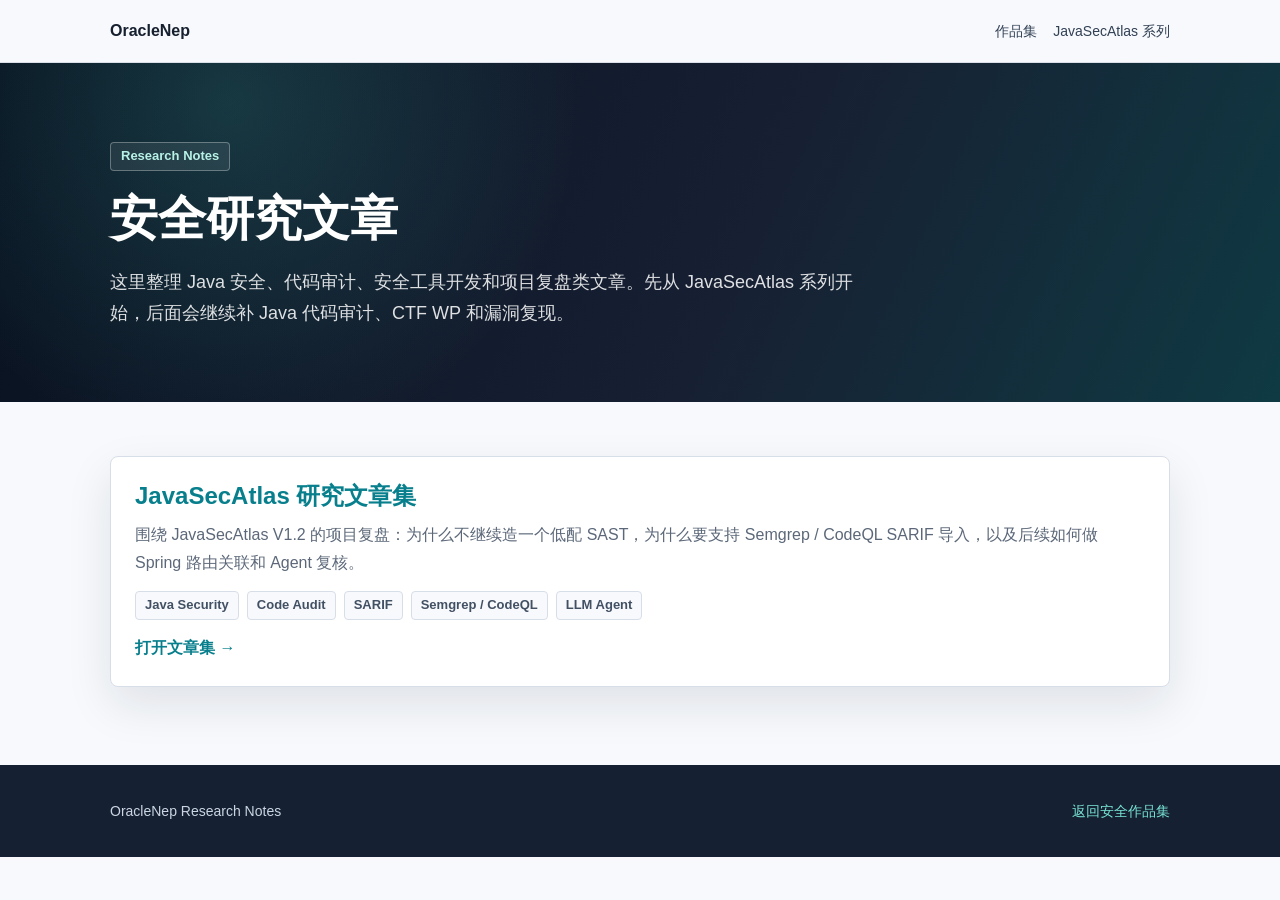
==== research/index.html @ 2d274e2a "seo: replace research redirect with indexable landing page" ====
<!doctype html>
<html lang="zh-CN">
<head>
  <meta charset="utf-8" />
  <meta name="viewport" content="width=device-width, initial-scale=1" />
  <meta name="robots" content="index, follow, max-snippet:-1, max-image-preview:large, max-video-preview:-1" />
  <meta name="author" content="OracleNep" />
  <meta name="description" content="OracleNep 的安全研究文章入口，整理 JavaSecAtlas、Java 安全、代码审计、SARIF、Semgrep、CodeQL、LLM Agent 与 CTF 复盘等内容。" />
  <meta name="keywords" content="JavaSecAtlas, Java 安全, Java 代码审计, SARIF, Semgrep, CodeQL, SAST, LLM Agent, 安全研究" />
  <link rel="canonical" href="https://oraclenep.github.io/research/" />
  <meta property="og:type" content="website" />
  <meta property="og:title" content="Research Notes｜OracleNep" />
  <meta property="og:description" content="Java 安全、代码审计、安全工具开发与项目复盘文章入口。" />
  <meta property="og:url" content="https://oraclenep.github.io/research/" />
  <meta name="twitter:card" content="summary" />
  <meta name="twitter:title" content="Research Notes｜OracleNep" />
  <meta name="twitter:description" content="JavaSecAtlas、Java 代码审计、SARIF 与安全工具工程复盘。" />
  <title>Research Notes｜OracleNep 安全研究文章</title>
  <script type="application/ld+json">
  {
    "@context": "https://schema.org",
    "@type": "CollectionPage",
    "name": "Research Notes｜OracleNep",
    "description": "OracleNep 的安全研究文章入口，整理 JavaSecAtlas、Java 安全、代码审计、SARIF、Semgrep、CodeQL、LLM Agent 与 CTF 复盘等内容。",
    "url": "https://oraclenep.github.io/research/",
    "inLanguage": "zh-CN",
    "author": {
      "@type": "Person",
      "name": "OracleNep",
      "url": "https://github.com/OracleNep"
    },
    "hasPart": [
      {
        "@type": "Article",
        "headline": "JavaSecAtlas 研究文章集",
        "url": "https://oraclenep.github.io/research/javasecatlas-series.html",
        "about": ["JavaSecAtlas", "Java Security", "SARIF", "Semgrep", "CodeQL", "LLM Agent"]
      }
    ]
  }
  </script>
  <style>
    :root {
      --ink: #17202f;
      --muted: #5c6879;
      --line: #d8dee8;
      --paper: #f7f9fc;
      --surface: #ffffff;
      --teal: #087f8c;
      --cyan: #48d6c4;
      --shadow: 0 18px 46px rgba(23, 32, 47, .10);
    }
    * { box-sizing: border-box; }
    body {
      margin: 0;
      color: var(--ink);
      background: var(--paper);
      font-family: -apple-system, BlinkMacSystemFont, "Segoe UI", "PingFang SC", "Microsoft YaHei", Arial, sans-serif;
      line-height: 1.75;
    }
    a { color: var(--teal); text-decoration: none; }
    a:hover { text-decoration: underline; }
    .topbar {
      position: sticky;
      top: 0;
      z-index: 20;
      border-bottom: 1px solid rgba(216, 222, 232, .92);
      background: rgba(247, 249, 252, .93);
      backdrop-filter: blur(12px);
    }
    .nav, .inner { width: min(1060px, calc(100% - 48px)); margin: 0 auto; }
    .nav { min-height: 62px; display: flex; align-items: center; justify-content: space-between; gap: 20px; }
    .brand { color: var(--ink); font-weight: 850; }
    .nav-links { display: flex; gap: 16px; font-size: 14px; }
    .nav-links a { color: #334155; }
    .hero {
      color: #fff;
      background: radial-gradient(circle at 18% 12%, rgba(72, 214, 196, .18), transparent 32%), linear-gradient(115deg, #08111f 0%, #172033 58%, #0f3a43 100%);
    }
    .hero-copy { max-width: 760px; padding: 78px 0 72px; }
    .eyebrow {
      display: inline-flex;
      min-height: 28px;
      align-items: center;
      padding: 2px 10px;
      border: 1px solid rgba(255, 255, 255, .30);
      border-radius: 4px;
      color: #b8f2e6;
      background: rgba(255, 255, 255, .08);
      font-size: 13px;
      font-weight: 800;
    }
    h1, h2, h3 { margin: 0; line-height: 1.25; }
    h1 { margin-top: 18px; font-size: 48px; }
    .subtitle { margin: 18px 0 0; color: rgba(255,255,255,.86); font-size: 18px; }
    .section { padding: 54px 0 78px; }
    .grid { display: grid; grid-template-columns: 1fr; gap: 18px; }
    .card {
      padding: 24px;
      border: 1px solid var(--line);
      border-radius: 8px;
      background: var(--surface);
      box-shadow: var(--shadow);
    }
    .card p { margin: 10px 0 0; color: var(--muted); }
    .tag-row { display: flex; flex-wrap: wrap; gap: 8px; margin-top: 14px; }
    .tag {
      min-height: 28px;
      display: inline-flex;
      align-items: center;
      padding: 2px 9px;
      border: 1px solid var(--line);
      border-radius: 4px;
      color: #425064;
      background: #f7f9fc;
      font-size: 13px;
      font-weight: 700;
    }
    .arrow { display: inline-block; margin-top: 14px; font-weight: 850; }
    .footer { padding: 34px 0; color: #cbd5e1; background: #152033; font-size: 14px; }
    .footer .inner { display: flex; justify-content: space-between; gap: 20px; }
    .footer a { color: #78e4d4; }
    @media (max-width: 720px) {
      .nav { align-items: start; flex-direction: column; padding: 14px 0; }
      .nav-links { flex-wrap: wrap; }
      h1 { font-size: 34px; }
      .hero-copy { padding: 58px 0 60px; }
      .footer .inner { flex-direction: column; }
    }
  </style>
</head>
<body>
  <header class="topbar">
    <nav class="nav" aria-label="主导航">
      <a class="brand" href="../index.html">OracleNep</a>
      <div class="nav-links">
        <a href="../index.html">作品集</a>
        <a href="javasecatlas-series.html">JavaSecAtlas 系列</a>
      </div>
    </nav>
  </header>

  <main>
    <section class="hero">
      <div class="inner">
        <div class="hero-copy">
          <span class="eyebrow">Research Notes</span>
          <h1>安全研究文章</h1>
          <p class="subtitle">这里整理 Java 安全、代码审计、安全工具开发和项目复盘类文章。先从 JavaSecAtlas 系列开始，后面会继续补 Java 代码审计、CTF WP 和漏洞复现。</p>
        </div>
      </div>
    </section>

    <section class="section">
      <div class="inner grid">
        <article class="card">
          <h2><a href="javasecatlas-series.html">JavaSecAtlas 研究文章集</a></h2>
          <p>围绕 JavaSecAtlas V1.2 的项目复盘：为什么不继续造一个低配 SAST，为什么要支持 Semgrep / CodeQL SARIF 导入，以及后续如何做 Spring 路由关联和 Agent 复核。</p>
          <div class="tag-row">
            <span class="tag">Java Security</span>
            <span class="tag">Code Audit</span>
            <span class="tag">SARIF</span>
            <span class="tag">Semgrep / CodeQL</span>
            <span class="tag">LLM Agent</span>
          </div>
          <a class="arrow" href="javasecatlas-series.html">打开文章集 →</a>
        </article>
      </div>
    </section>
  </main>

  <footer class="footer">
    <div class="inner">
      <span>OracleNep Research Notes</span>
      <span><a href="../index.html">返回安全作品集</a></span>
    </div>
  </footer>
</body>
</html>
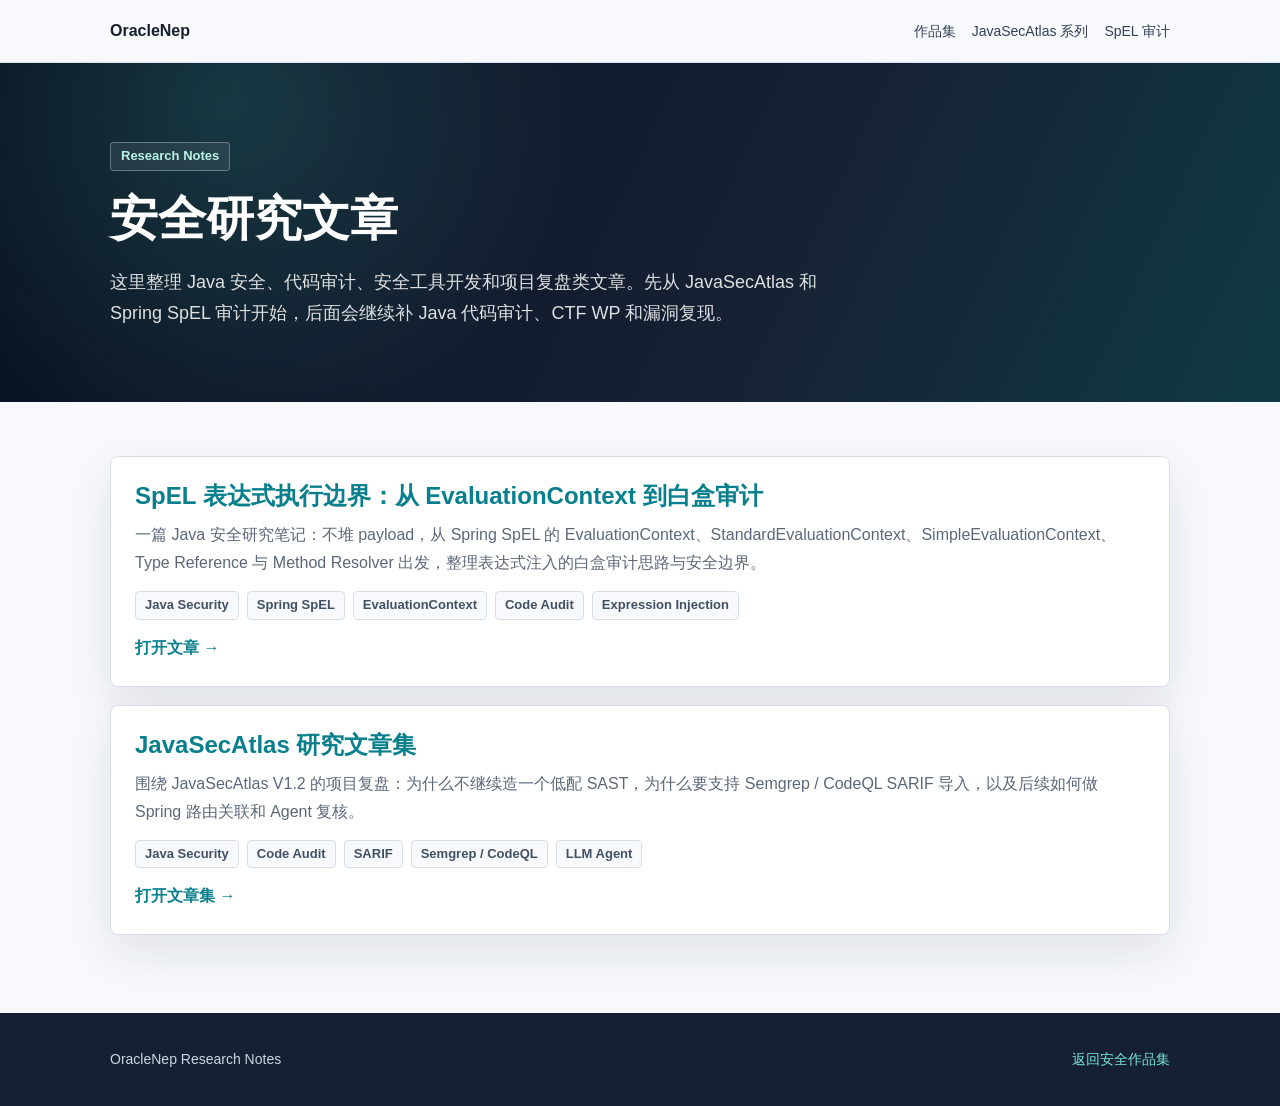
==== commit f6ae554b: "seo: add SpEL research article to index" ====
--- a/research/index.html
+++ b/research/index.html
@@ -5,128 +5,59 @@
   <meta name="viewport" content="width=device-width, initial-scale=1" />
   <meta name="robots" content="index, follow, max-snippet:-1, max-image-preview:large, max-video-preview:-1" />
   <meta name="author" content="OracleNep" />
-  <meta name="description" content="OracleNep 的安全研究文章入口，整理 JavaSecAtlas、Java 安全、代码审计、SARIF、Semgrep、CodeQL、LLM Agent 与 CTF 复盘等内容。" />
-  <meta name="keywords" content="JavaSecAtlas, Java 安全, Java 代码审计, SARIF, Semgrep, CodeQL, SAST, LLM Agent, 安全研究" />
+  <meta name="description" content="OracleNep 的安全研究文章入口，整理 JavaSecAtlas、Java 安全、代码审计、Spring SpEL、SARIF、Semgrep、CodeQL、LLM Agent 与 CTF 复盘等内容。" />
+  <meta name="keywords" content="JavaSecAtlas, Java 安全, Java 代码审计, Spring SpEL, EvaluationContext, SARIF, Semgrep, CodeQL, SAST, LLM Agent, 安全研究" />
   <link rel="canonical" href="https://oraclenep.github.io/research/" />
   <meta property="og:type" content="website" />
   <meta property="og:title" content="Research Notes｜OracleNep" />
-  <meta property="og:description" content="Java 安全、代码审计、安全工具开发与项目复盘文章入口。" />
+  <meta property="og:description" content="Java 安全、Spring SpEL、代码审计、安全工具开发与项目复盘文章入口。" />
   <meta property="og:url" content="https://oraclenep.github.io/research/" />
   <meta name="twitter:card" content="summary" />
   <meta name="twitter:title" content="Research Notes｜OracleNep" />
-  <meta name="twitter:description" content="JavaSecAtlas、Java 代码审计、SARIF 与安全工具工程复盘。" />
+  <meta name="twitter:description" content="JavaSecAtlas、Spring SpEL、Java 代码审计、SARIF 与安全工具工程复盘。" />
   <title>Research Notes｜OracleNep 安全研究文章</title>
   <script type="application/ld+json">
   {
     "@context": "https://schema.org",
     "@type": "CollectionPage",
     "name": "Research Notes｜OracleNep",
-    "description": "OracleNep 的安全研究文章入口，整理 JavaSecAtlas、Java 安全、代码审计、SARIF、Semgrep、CodeQL、LLM Agent 与 CTF 复盘等内容。",
+    "description": "OracleNep 的安全研究文章入口，整理 JavaSecAtlas、Java 安全、代码审计、Spring SpEL、SARIF、Semgrep、CodeQL、LLM Agent 与 CTF 复盘等内容。",
     "url": "https://oraclenep.github.io/research/",
     "inLanguage": "zh-CN",
-    "author": {
-      "@type": "Person",
-      "name": "OracleNep",
-      "url": "https://github.com/OracleNep"
-    },
+    "author": {"@type": "Person", "name": "OracleNep", "url": "https://github.com/OracleNep"},
     "hasPart": [
-      {
-        "@type": "Article",
-        "headline": "JavaSecAtlas 研究文章集",
-        "url": "https://oraclenep.github.io/research/javasecatlas-series.html",
-        "about": ["JavaSecAtlas", "Java Security", "SARIF", "Semgrep", "CodeQL", "LLM Agent"]
-      }
+      {"@type": "Article", "headline": "JavaSecAtlas 研究文章集", "url": "https://oraclenep.github.io/research/javasecatlas-series.html", "about": ["JavaSecAtlas", "Java Security", "SARIF", "Semgrep", "CodeQL", "LLM Agent"]},
+      {"@type": "Article", "headline": "SpEL 表达式执行边界：从 EvaluationContext 到白盒审计", "url": "https://oraclenep.github.io/research/java-spel-evaluation-context.html", "about": ["Java Security", "Spring SpEL", "EvaluationContext", "Code Audit", "Expression Injection"]}
     ]
   }
   </script>
   <style>
-    :root {
-      --ink: #17202f;
-      --muted: #5c6879;
-      --line: #d8dee8;
-      --paper: #f7f9fc;
-      --surface: #ffffff;
-      --teal: #087f8c;
-      --cyan: #48d6c4;
-      --shadow: 0 18px 46px rgba(23, 32, 47, .10);
-    }
-    * { box-sizing: border-box; }
-    body {
-      margin: 0;
-      color: var(--ink);
-      background: var(--paper);
-      font-family: -apple-system, BlinkMacSystemFont, "Segoe UI", "PingFang SC", "Microsoft YaHei", Arial, sans-serif;
-      line-height: 1.75;
-    }
-    a { color: var(--teal); text-decoration: none; }
-    a:hover { text-decoration: underline; }
-    .topbar {
-      position: sticky;
-      top: 0;
-      z-index: 20;
-      border-bottom: 1px solid rgba(216, 222, 232, .92);
-      background: rgba(247, 249, 252, .93);
-      backdrop-filter: blur(12px);
-    }
-    .nav, .inner { width: min(1060px, calc(100% - 48px)); margin: 0 auto; }
-    .nav { min-height: 62px; display: flex; align-items: center; justify-content: space-between; gap: 20px; }
-    .brand { color: var(--ink); font-weight: 850; }
-    .nav-links { display: flex; gap: 16px; font-size: 14px; }
-    .nav-links a { color: #334155; }
-    .hero {
-      color: #fff;
-      background: radial-gradient(circle at 18% 12%, rgba(72, 214, 196, .18), transparent 32%), linear-gradient(115deg, #08111f 0%, #172033 58%, #0f3a43 100%);
-    }
-    .hero-copy { max-width: 760px; padding: 78px 0 72px; }
-    .eyebrow {
-      display: inline-flex;
-      min-height: 28px;
-      align-items: center;
-      padding: 2px 10px;
-      border: 1px solid rgba(255, 255, 255, .30);
-      border-radius: 4px;
-      color: #b8f2e6;
-      background: rgba(255, 255, 255, .08);
-      font-size: 13px;
-      font-weight: 800;
-    }
-    h1, h2, h3 { margin: 0; line-height: 1.25; }
-    h1 { margin-top: 18px; font-size: 48px; }
-    .subtitle { margin: 18px 0 0; color: rgba(255,255,255,.86); font-size: 18px; }
-    .section { padding: 54px 0 78px; }
-    .grid { display: grid; grid-template-columns: 1fr; gap: 18px; }
-    .card {
-      padding: 24px;
-      border: 1px solid var(--line);
-      border-radius: 8px;
-      background: var(--surface);
-      box-shadow: var(--shadow);
-    }
-    .card p { margin: 10px 0 0; color: var(--muted); }
-    .tag-row { display: flex; flex-wrap: wrap; gap: 8px; margin-top: 14px; }
-    .tag {
-      min-height: 28px;
-      display: inline-flex;
-      align-items: center;
-      padding: 2px 9px;
-      border: 1px solid var(--line);
-      border-radius: 4px;
-      color: #425064;
-      background: #f7f9fc;
-      font-size: 13px;
-      font-weight: 700;
-    }
-    .arrow { display: inline-block; margin-top: 14px; font-weight: 850; }
-    .footer { padding: 34px 0; color: #cbd5e1; background: #152033; font-size: 14px; }
-    .footer .inner { display: flex; justify-content: space-between; gap: 20px; }
-    .footer a { color: #78e4d4; }
-    @media (max-width: 720px) {
-      .nav { align-items: start; flex-direction: column; padding: 14px 0; }
-      .nav-links { flex-wrap: wrap; }
-      h1 { font-size: 34px; }
-      .hero-copy { padding: 58px 0 60px; }
-      .footer .inner { flex-direction: column; }
-    }
+    :root { --ink:#17202f; --muted:#5c6879; --line:#d8dee8; --paper:#f7f9fc; --surface:#ffffff; --teal:#087f8c; --cyan:#48d6c4; --shadow:0 18px 46px rgba(23,32,47,.10); }
+    * { box-sizing:border-box; }
+    body { margin:0; color:var(--ink); background:var(--paper); font-family:-apple-system,BlinkMacSystemFont,"Segoe UI","PingFang SC","Microsoft YaHei",Arial,sans-serif; line-height:1.75; }
+    a { color:var(--teal); text-decoration:none; } a:hover { text-decoration:underline; }
+    .topbar { position:sticky; top:0; z-index:20; border-bottom:1px solid rgba(216,222,232,.92); background:rgba(247,249,252,.93); backdrop-filter:blur(12px); }
+    .nav,.inner { width:min(1060px,calc(100% - 48px)); margin:0 auto; }
+    .nav { min-height:62px; display:flex; align-items:center; justify-content:space-between; gap:20px; }
+    .brand { color:var(--ink); font-weight:850; }
+    .nav-links { display:flex; gap:16px; font-size:14px; flex-wrap:wrap; }
+    .nav-links a { color:#334155; }
+    .hero { color:#fff; background:radial-gradient(circle at 18% 12%,rgba(72,214,196,.18),transparent 32%),linear-gradient(115deg,#08111f 0%,#172033 58%,#0f3a43 100%); }
+    .hero-copy { max-width:760px; padding:78px 0 72px; }
+    .eyebrow { display:inline-flex; min-height:28px; align-items:center; padding:2px 10px; border:1px solid rgba(255,255,255,.30); border-radius:4px; color:#b8f2e6; background:rgba(255,255,255,.08); font-size:13px; font-weight:800; }
+    h1,h2,h3 { margin:0; line-height:1.25; } h1 { margin-top:18px; font-size:48px; }
+    .subtitle { margin:18px 0 0; color:rgba(255,255,255,.86); font-size:18px; }
+    .section { padding:54px 0 78px; }
+    .grid { display:grid; grid-template-columns:1fr; gap:18px; }
+    .card { padding:24px; border:1px solid var(--line); border-radius:8px; background:var(--surface); box-shadow:var(--shadow); }
+    .card p { margin:10px 0 0; color:var(--muted); }
+    .tag-row { display:flex; flex-wrap:wrap; gap:8px; margin-top:14px; }
+    .tag { min-height:28px; display:inline-flex; align-items:center; padding:2px 9px; border:1px solid var(--line); border-radius:4px; color:#425064; background:#f7f9fc; font-size:13px; font-weight:700; }
+    .arrow { display:inline-block; margin-top:14px; font-weight:850; }
+    .footer { padding:34px 0; color:#cbd5e1; background:#152033; font-size:14px; }
+    .footer .inner { display:flex; justify-content:space-between; gap:20px; }
+    .footer a { color:#78e4d4; }
+    @media (max-width:720px){ .nav{align-items:start;flex-direction:column;padding:14px 0;} .nav-links{flex-wrap:wrap;} h1{font-size:34px;} .hero-copy{padding:58px 0 60px;} .footer .inner{flex-direction:column;} }
   </style>
 </head>
 <body>
@@ -136,6 +67,7 @@
       <div class="nav-links">
         <a href="../index.html">作品集</a>
         <a href="javasecatlas-series.html">JavaSecAtlas 系列</a>
+        <a href="java-spel-evaluation-context.html">SpEL 审计</a>
       </div>
     </nav>
   </header>
@@ -146,13 +78,25 @@
         <div class="hero-copy">
           <span class="eyebrow">Research Notes</span>
           <h1>安全研究文章</h1>
-          <p class="subtitle">这里整理 Java 安全、代码审计、安全工具开发和项目复盘类文章。先从 JavaSecAtlas 系列开始，后面会继续补 Java 代码审计、CTF WP 和漏洞复现。</p>
+          <p class="subtitle">这里整理 Java 安全、代码审计、安全工具开发和项目复盘类文章。先从 JavaSecAtlas 和 Spring SpEL 审计开始，后面会继续补 Java 代码审计、CTF WP 和漏洞复现。</p>
         </div>
       </div>
     </section>
 
     <section class="section">
       <div class="inner grid">
+        <article class="card">
+          <h2><a href="java-spel-evaluation-context.html">SpEL 表达式执行边界：从 EvaluationContext 到白盒审计</a></h2>
+          <p>一篇 Java 安全研究笔记：不堆 payload，从 Spring SpEL 的 EvaluationContext、StandardEvaluationContext、SimpleEvaluationContext、Type Reference 与 Method Resolver 出发，整理表达式注入的白盒审计思路与安全边界。</p>
+          <div class="tag-row">
+            <span class="tag">Java Security</span>
+            <span class="tag">Spring SpEL</span>
+            <span class="tag">EvaluationContext</span>
+            <span class="tag">Code Audit</span>
+            <span class="tag">Expression Injection</span>
+          </div>
+          <a class="arrow" href="java-spel-evaluation-context.html">打开文章 →</a>
+        </article>
         <article class="card">
           <h2><a href="javasecatlas-series.html">JavaSecAtlas 研究文章集</a></h2>
           <p>围绕 JavaSecAtlas V1.2 的项目复盘：为什么不继续造一个低配 SAST，为什么要支持 Semgrep / CodeQL SARIF 导入，以及后续如何做 Spring 路由关联和 Agent 复核。</p>
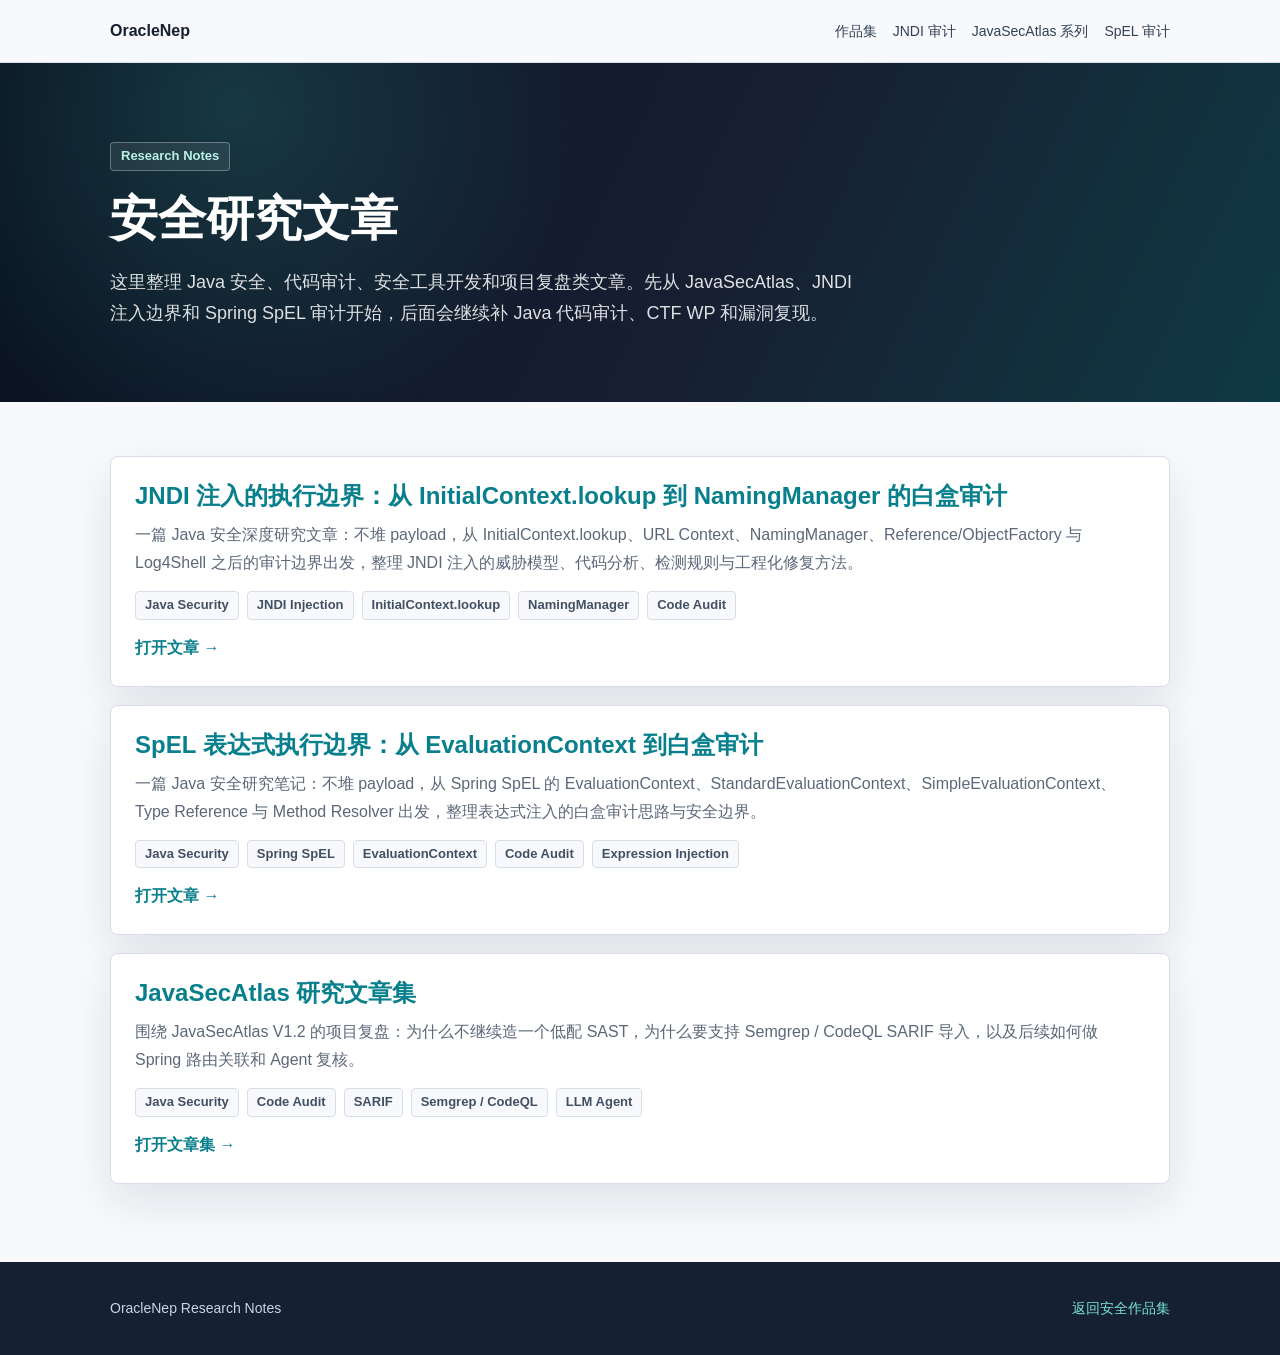
==== commit 6ea09a71: "Update research index for JNDI article" ====
--- a/research/index.html
+++ b/research/index.html
@@ -5,27 +5,28 @@
   <meta name="viewport" content="width=device-width, initial-scale=1" />
   <meta name="robots" content="index, follow, max-snippet:-1, max-image-preview:large, max-video-preview:-1" />
   <meta name="author" content="OracleNep" />
-  <meta name="description" content="OracleNep 的安全研究文章入口，整理 JavaSecAtlas、Java 安全、代码审计、Spring SpEL、SARIF、Semgrep、CodeQL、LLM Agent 与 CTF 复盘等内容。" />
-  <meta name="keywords" content="JavaSecAtlas, Java 安全, Java 代码审计, Spring SpEL, EvaluationContext, SARIF, Semgrep, CodeQL, SAST, LLM Agent, 安全研究" />
+  <meta name="description" content="OracleNep 的安全研究文章入口，整理 JavaSecAtlas、Java 安全、Java JNDI 注入、Spring SpEL、代码审计、SARIF、Semgrep、CodeQL、LLM Agent 与 CTF 复盘等内容。" />
+  <meta name="keywords" content="JavaSecAtlas, Java 安全, Java JNDI, JNDI 注入, Java 代码审计, Spring SpEL, EvaluationContext, SARIF, Semgrep, CodeQL, SAST, LLM Agent, 安全研究" />
   <link rel="canonical" href="https://oraclenep.github.io/research/" />
   <meta property="og:type" content="website" />
   <meta property="og:title" content="Research Notes｜OracleNep" />
-  <meta property="og:description" content="Java 安全、Spring SpEL、代码审计、安全工具开发与项目复盘文章入口。" />
+  <meta property="og:description" content="Java 安全、JNDI 注入、Spring SpEL、代码审计、安全工具开发与项目复盘文章入口。" />
   <meta property="og:url" content="https://oraclenep.github.io/research/" />
   <meta name="twitter:card" content="summary" />
   <meta name="twitter:title" content="Research Notes｜OracleNep" />
-  <meta name="twitter:description" content="JavaSecAtlas、Spring SpEL、Java 代码审计、SARIF 与安全工具工程复盘。" />
+  <meta name="twitter:description" content="JavaSecAtlas、Java JNDI、Spring SpEL、Java 代码审计、SARIF 与安全工具工程复盘。" />
   <title>Research Notes｜OracleNep 安全研究文章</title>
   <script type="application/ld+json">
   {
     "@context": "https://schema.org",
     "@type": "CollectionPage",
     "name": "Research Notes｜OracleNep",
-    "description": "OracleNep 的安全研究文章入口，整理 JavaSecAtlas、Java 安全、代码审计、Spring SpEL、SARIF、Semgrep、CodeQL、LLM Agent 与 CTF 复盘等内容。",
+    "description": "OracleNep 的安全研究文章入口，整理 JavaSecAtlas、Java 安全、Java JNDI 注入、代码审计、Spring SpEL、SARIF、Semgrep、CodeQL、LLM Agent 与 CTF 复盘等内容。",
     "url": "https://oraclenep.github.io/research/",
     "inLanguage": "zh-CN",
     "author": {"@type": "Person", "name": "OracleNep", "url": "https://github.com/OracleNep"},
     "hasPart": [
+      {"@type": "Article", "headline": "JNDI 注入的执行边界：从 InitialContext.lookup 到 NamingManager 的白盒审计", "url": "https://oraclenep.github.io/research/java-jndi-lookup-boundary.html", "about": ["Java Security", "JNDI Injection", "InitialContext.lookup", "NamingManager", "Code Audit"]},
       {"@type": "Article", "headline": "JavaSecAtlas 研究文章集", "url": "https://oraclenep.github.io/research/javasecatlas-series.html", "about": ["JavaSecAtlas", "Java Security", "SARIF", "Semgrep", "CodeQL", "LLM Agent"]},
       {"@type": "Article", "headline": "SpEL 表达式执行边界：从 EvaluationContext 到白盒审计", "url": "https://oraclenep.github.io/research/java-spel-evaluation-context.html", "about": ["Java Security", "Spring SpEL", "EvaluationContext", "Code Audit", "Expression Injection"]}
     ]
@@ -66,6 +67,7 @@
       <a class="brand" href="../index.html">OracleNep</a>
       <div class="nav-links">
         <a href="../index.html">作品集</a>
+        <a href="java-jndi-lookup-boundary.html">JNDI 审计</a>
         <a href="javasecatlas-series.html">JavaSecAtlas 系列</a>
         <a href="java-spel-evaluation-context.html">SpEL 审计</a>
       </div>
@@ -78,13 +80,25 @@
         <div class="hero-copy">
           <span class="eyebrow">Research Notes</span>
           <h1>安全研究文章</h1>
-          <p class="subtitle">这里整理 Java 安全、代码审计、安全工具开发和项目复盘类文章。先从 JavaSecAtlas 和 Spring SpEL 审计开始，后面会继续补 Java 代码审计、CTF WP 和漏洞复现。</p>
+          <p class="subtitle">这里整理 Java 安全、代码审计、安全工具开发和项目复盘类文章。先从 JavaSecAtlas、JNDI 注入边界和 Spring SpEL 审计开始，后面会继续补 Java 代码审计、CTF WP 和漏洞复现。</p>
         </div>
       </div>
     </section>
 
     <section class="section">
       <div class="inner grid">
+        <article class="card">
+          <h2><a href="java-jndi-lookup-boundary.html">JNDI 注入的执行边界：从 InitialContext.lookup 到 NamingManager 的白盒审计</a></h2>
+          <p>一篇 Java 安全深度研究文章：不堆 payload，从 InitialContext.lookup、URL Context、NamingManager、Reference/ObjectFactory 与 Log4Shell 之后的审计边界出发，整理 JNDI 注入的威胁模型、代码分析、检测规则与工程化修复方法。</p>
+          <div class="tag-row">
+            <span class="tag">Java Security</span>
+            <span class="tag">JNDI Injection</span>
+            <span class="tag">InitialContext.lookup</span>
+            <span class="tag">NamingManager</span>
+            <span class="tag">Code Audit</span>
+          </div>
+          <a class="arrow" href="java-jndi-lookup-boundary.html">打开文章 →</a>
+        </article>
         <article class="card">
           <h2><a href="java-spel-evaluation-context.html">SpEL 表达式执行边界：从 EvaluationContext 到白盒审计</a></h2>
           <p>一篇 Java 安全研究笔记：不堆 payload，从 Spring SpEL 的 EvaluationContext、StandardEvaluationContext、SimpleEvaluationContext、Type Reference 与 Method Resolver 出发，整理表达式注入的白盒审计思路与安全边界。</p>
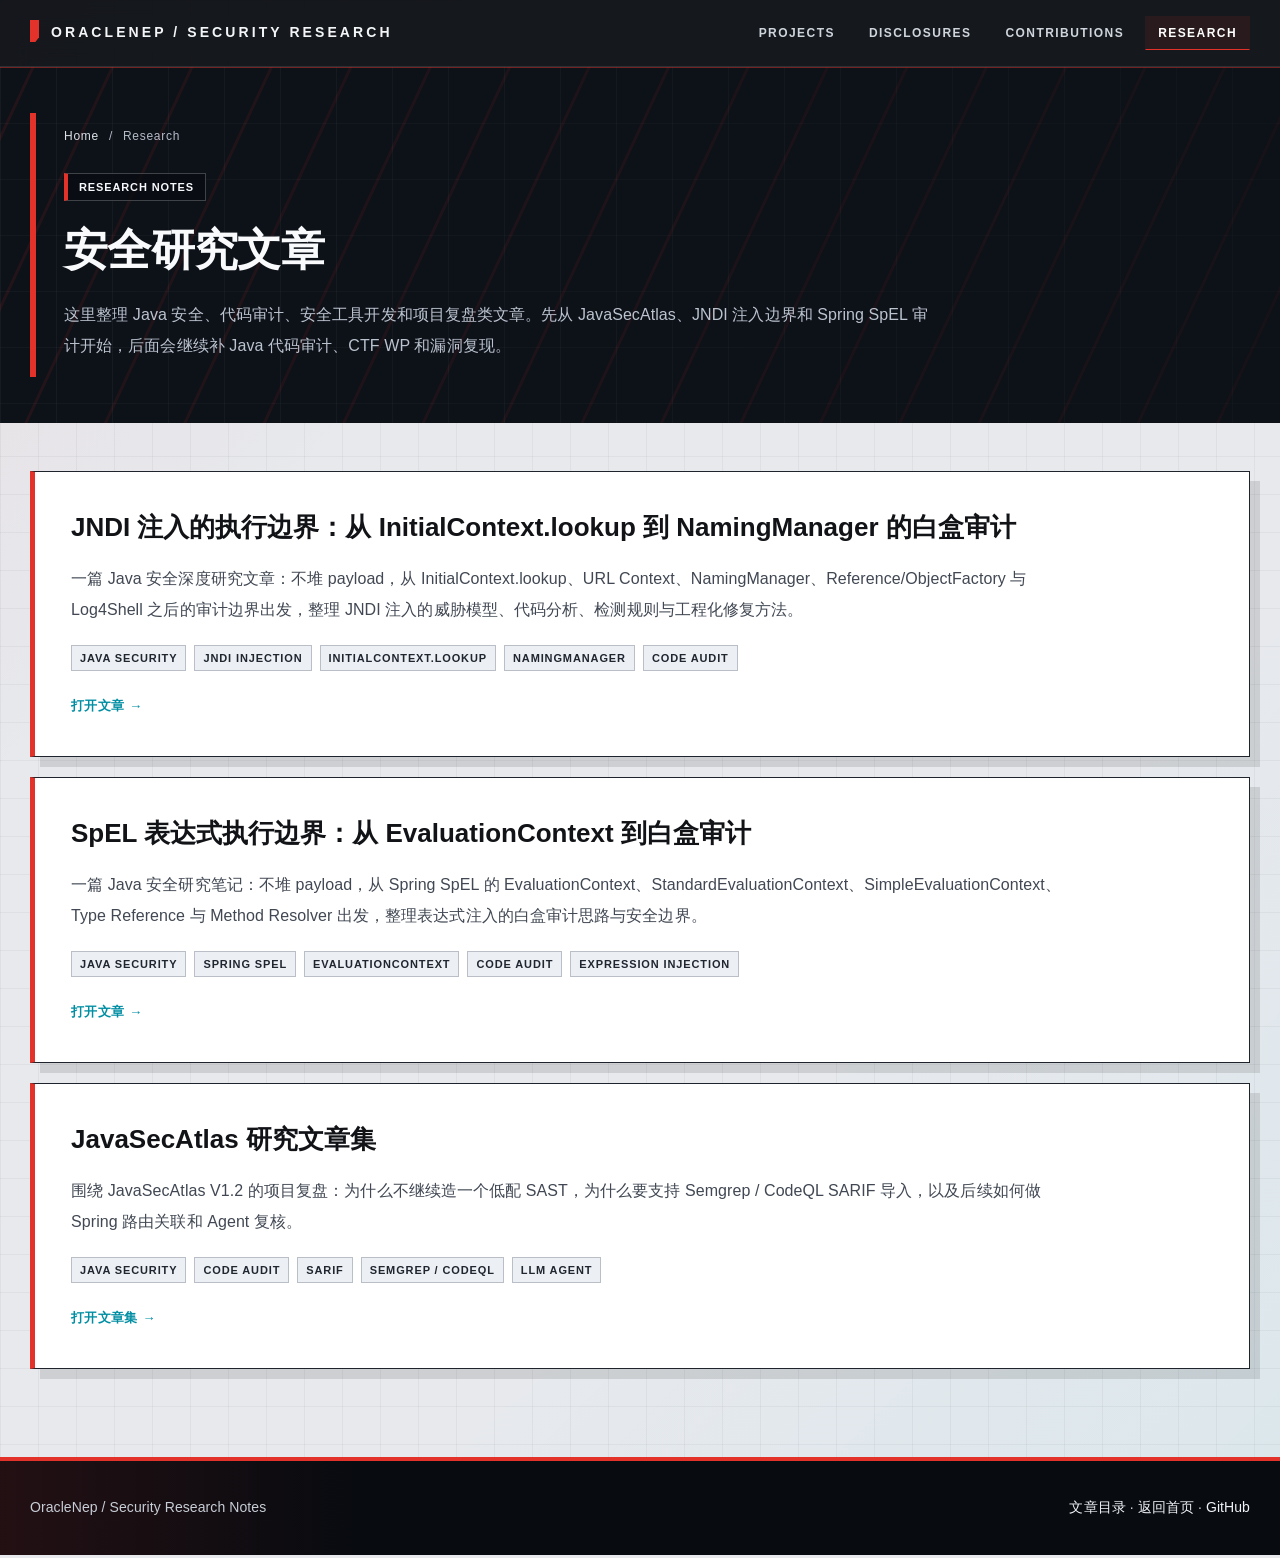
==== commit 620e3f91: "Unify research pages with the portfolio theme" ====
--- a/research/index.html
+++ b/research/index.html
@@ -32,44 +32,17 @@
     ]
   }
   </script>
-  <style>
-    :root { --ink:#17202f; --muted:#5c6879; --line:#d8dee8; --paper:#f7f9fc; --surface:#ffffff; --teal:#087f8c; --cyan:#48d6c4; --shadow:0 18px 46px rgba(23,32,47,.10); }
-    * { box-sizing:border-box; }
-    body { margin:0; color:var(--ink); background:var(--paper); font-family:-apple-system,BlinkMacSystemFont,"Segoe UI","PingFang SC","Microsoft YaHei",Arial,sans-serif; line-height:1.75; }
-    a { color:var(--teal); text-decoration:none; } a:hover { text-decoration:underline; }
-    .topbar { position:sticky; top:0; z-index:20; border-bottom:1px solid rgba(216,222,232,.92); background:rgba(247,249,252,.93); backdrop-filter:blur(12px); }
-    .nav,.inner { width:min(1060px,calc(100% - 48px)); margin:0 auto; }
-    .nav { min-height:62px; display:flex; align-items:center; justify-content:space-between; gap:20px; }
-    .brand { color:var(--ink); font-weight:850; }
-    .nav-links { display:flex; gap:16px; font-size:14px; flex-wrap:wrap; }
-    .nav-links a { color:#334155; }
-    .hero { color:#fff; background:radial-gradient(circle at 18% 12%,rgba(72,214,196,.18),transparent 32%),linear-gradient(115deg,#08111f 0%,#172033 58%,#0f3a43 100%); }
-    .hero-copy { max-width:760px; padding:78px 0 72px; }
-    .eyebrow { display:inline-flex; min-height:28px; align-items:center; padding:2px 10px; border:1px solid rgba(255,255,255,.30); border-radius:4px; color:#b8f2e6; background:rgba(255,255,255,.08); font-size:13px; font-weight:800; }
-    h1,h2,h3 { margin:0; line-height:1.25; } h1 { margin-top:18px; font-size:48px; }
-    .subtitle { margin:18px 0 0; color:rgba(255,255,255,.86); font-size:18px; }
-    .section { padding:54px 0 78px; }
-    .grid { display:grid; grid-template-columns:1fr; gap:18px; }
-    .card { padding:24px; border:1px solid var(--line); border-radius:8px; background:var(--surface); box-shadow:var(--shadow); }
-    .card p { margin:10px 0 0; color:var(--muted); }
-    .tag-row { display:flex; flex-wrap:wrap; gap:8px; margin-top:14px; }
-    .tag { min-height:28px; display:inline-flex; align-items:center; padding:2px 9px; border:1px solid var(--line); border-radius:4px; color:#425064; background:#f7f9fc; font-size:13px; font-weight:700; }
-    .arrow { display:inline-block; margin-top:14px; font-weight:850; }
-    .footer { padding:34px 0; color:#cbd5e1; background:#152033; font-size:14px; }
-    .footer .inner { display:flex; justify-content:space-between; gap:20px; }
-    .footer a { color:#78e4d4; }
-    @media (max-width:720px){ .nav{align-items:start;flex-direction:column;padding:14px 0;} .nav-links{flex-wrap:wrap;} h1{font-size:34px;} .hero-copy{padding:58px 0 60px;} .footer .inner{flex-direction:column;} }
-  </style>
+  <link rel="stylesheet" href="../assets/site.css?v=20261114-research" />
 </head>
-<body>
+<body class="research-page research-index">
   <header class="topbar">
     <nav class="nav" aria-label="主导航">
-      <a class="brand" href="../index.html">OracleNep</a>
+      <a class="brand" href="../">OracleNep / Security Research</a>
       <div class="nav-links">
-        <a href="../index.html">作品集</a>
-        <a href="java-jndi-lookup-boundary.html">JNDI 审计</a>
-        <a href="javasecatlas-series.html">JavaSecAtlas 系列</a>
-        <a href="java-spel-evaluation-context.html">SpEL 审计</a>
+        <a href="../#projects">Projects</a>
+        <a href="../#vulns">Disclosures</a>
+        <a href="../#contributions">Contributions</a>
+        <a href="./" aria-current="page">Research</a>
       </div>
     </nav>
   </header>
@@ -78,6 +51,7 @@
     <section class="hero">
       <div class="inner">
         <div class="hero-copy">
+          <nav class="breadcrumb" aria-label="面包屑"><a href="../">Home</a><span aria-hidden="true">/</span><span aria-current="page">Research</span></nav>
           <span class="eyebrow">Research Notes</span>
           <h1>安全研究文章</h1>
           <p class="subtitle">这里整理 Java 安全、代码审计、安全工具开发和项目复盘类文章。先从 JavaSecAtlas、JNDI 注入边界和 Spring SpEL 审计开始，后面会继续补 Java 代码审计、CTF WP 和漏洞复现。</p>
@@ -129,8 +103,8 @@
 
   <footer class="footer">
     <div class="inner">
-      <span>OracleNep Research Notes</span>
-      <span><a href="../index.html">返回安全作品集</a></span>
+      <span>OracleNep / Security Research Notes</span>
+      <span><a href="./">文章目录</a> · <a href="../">返回首页</a> · <a href="https://github.com/OracleNep" target="_blank" rel="noreferrer">GitHub</a></span>
     </div>
   </footer>
 </body>
--- a/assets/site.css
+++ b/assets/site.css
@@ -0,0 +1,1192 @@
+:root {
+      --ink: #17202f;
+      --muted: #5c6879;
+      --line: #d8dee8;
+      --paper: #f7f9fc;
+      --surface: #ffffff;
+      --teal: #087f8c;
+      --cyan: #48d6c4;
+      --green: #126b4e;
+      --amber: #9b6508;
+      --shadow: 0 18px 46px rgba(23, 32, 47, .10);
+    }
+
+    * { box-sizing: border-box; }
+    html { scroll-behavior: smooth; }
+    body {
+      margin: 0;
+      color: var(--ink);
+      background: var(--paper);
+      font-family: -apple-system, BlinkMacSystemFont, "Segoe UI", "PingFang SC", "Microsoft YaHei", Arial, sans-serif;
+      line-height: 1.72;
+    }
+    a { color: var(--teal); text-decoration: none; }
+    a:hover { text-decoration: underline; }
+    .topbar {
+      position: sticky;
+      top: 0;
+      z-index: 20;
+      border-bottom: 1px solid rgba(216, 222, 232, .92);
+      background: rgba(247, 249, 252, .93);
+      backdrop-filter: blur(12px);
+    }
+    .nav {
+      width: min(1120px, calc(100% - 48px));
+      min-height: 62px;
+      margin: 0 auto;
+      display: flex;
+      align-items: center;
+      justify-content: space-between;
+      gap: 24px;
+    }
+    .brand { color: var(--ink); font-weight: 850; white-space: nowrap; }
+    .nav-links { display: flex; align-items: center; gap: 18px; font-size: 14px; }
+    .nav-links a { color: #334155; }
+    .hero {
+      min-height: 74vh;
+      display: grid;
+      align-items: center;
+      color: #fff;
+      background-image:
+        linear-gradient(90deg, rgba(9, 16, 28, .94) 0%, rgba(9, 16, 28, .74) 43%, rgba(9, 16, 28, .20) 100%),
+        url("hero-security-portfolio.png");
+      background-size: cover;
+      background-position: center right;
+    }
+    .inner {
+      width: min(1120px, calc(100% - 48px));
+      margin: 0 auto;
+    }
+    .hero-copy { max-width: 740px; padding: 74px 0 84px; }
+    .eyebrow {
+      display: inline-flex;
+      align-items: center;
+      min-height: 28px;
+      padding: 2px 10px;
+      border: 1px solid rgba(255, 255, 255, .30);
+      border-radius: 4px;
+      color: #b8f2e6;
+      background: rgba(255, 255, 255, .08);
+      font-size: 13px;
+      font-weight: 800;
+    }
+    h1, h2, h3 { margin: 0; line-height: 1.22; }
+    h1 { margin-top: 18px; font-size: 56px; }
+    .hero-subtitle {
+      max-width: 680px;
+      margin: 18px 0 0;
+      color: rgba(255, 255, 255, .86);
+      font-size: 18px;
+    }
+    .actions { display: flex; flex-wrap: wrap; gap: 12px; margin-top: 28px; }
+    .button {
+      display: inline-flex;
+      align-items: center;
+      justify-content: center;
+      min-height: 42px;
+      padding: 9px 14px;
+      border: 1px solid rgba(255, 255, 255, .32);
+      border-radius: 6px;
+      color: #fff;
+      background: rgba(255, 255, 255, .12);
+      font-weight: 800;
+    }
+    .button.primary { border-color: var(--cyan); color: #062d33; background: var(--cyan); }
+    .button:hover { text-decoration: none; filter: brightness(1.04); }
+    .section { padding: 68px 0; }
+    .section.alt { background: #eef2f6; }
+    .section-title {
+      display: flex;
+      align-items: end;
+      justify-content: space-between;
+      gap: 28px;
+      margin-bottom: 26px;
+    }
+    .section-title h2 { font-size: 30px; }
+    .section-title p { max-width: 650px; margin: 0; color: var(--muted); }
+    .metrics {
+      position: relative;
+      z-index: 3;
+      margin-top: -34px;
+      display: grid;
+      grid-template-columns: repeat(4, 1fr);
+      gap: 14px;
+    }
+    .card, .metric, .link-card, .project {
+      border: 1px solid var(--line);
+      border-radius: 8px;
+      background: var(--surface);
+      box-shadow: var(--shadow);
+    }
+    .metric { padding: 20px; }
+    .metric strong { display: block; color: var(--ink); font-size: 30px; line-height: 1.1; }
+    .metric span { display: block; margin-top: 8px; color: var(--muted); font-size: 14px; }
+    .metric small { display: block; margin-top: 4px; color: #7b8797; font-size: 12px; line-height: 1.35; }
+    .rank-link {
+      display: inline-block;
+      width: max-content;
+      text-decoration: none;
+      cursor: pointer;
+    }
+    .rank-link:hover,
+    .rank-link:focus-visible {
+      text-decoration: none;
+    }
+    .rank-link:focus-visible {
+      outline: 2px solid rgba(8, 127, 140, .45);
+      outline-offset: 7px;
+      border-radius: 4px;
+    }
+    .rank-link:hover .live-rank {
+      filter: drop-shadow(0 0 12px rgba(72, 214, 196, .32));
+    }
+    .live-rank {
+      position: relative;
+      width: max-content;
+      min-width: 4.4ch;
+      color: var(--teal);
+      background: linear-gradient(90deg, #087f8c, #126b4e 45%, #0f766e);
+      background-size: 180% 100%;
+      font-variant-numeric: tabular-nums;
+      font-feature-settings: "tnum";
+      letter-spacing: .02em;
+      animation: rankGlow 3.2s ease-in-out infinite;
+    }
+    .live-rank::after {
+      content: "";
+      position: absolute;
+      left: 0;
+      right: 0;
+      bottom: -5px;
+      height: 2px;
+      border-radius: 999px;
+      background: linear-gradient(90deg, rgba(8, 127, 140, .10), rgba(72, 214, 196, .92), rgba(18, 107, 78, .10));
+      transform-origin: left;
+      animation: rankScan 1.7s ease-in-out infinite;
+    }
+    .live-rank.is-updating { animation-duration: 1.15s; }
+    .rank-status {
+      display: inline-flex;
+      align-items: center;
+      gap: 6px;
+    }
+    .rank-status::before {
+      content: "";
+      width: 7px;
+      height: 7px;
+      border-radius: 50%;
+      background: var(--cyan);
+      box-shadow: 0 0 0 0 rgba(72, 214, 196, .58);
+      animation: rankPulse 1.9s ease-out infinite;
+    }
+    .project-grid { display: grid; grid-template-columns: repeat(3, 1fr); gap: 16px; }
+    .link-grid { display: grid; grid-template-columns: repeat(2, 1fr); gap: 14px; }
+    .card, .project { padding: 22px; }
+    .link-card {
+      min-height: 94px;
+      padding: 18px;
+      display: flex;
+      align-items: start;
+      justify-content: space-between;
+      gap: 18px;
+    }
+    .link-card strong { display: block; margin-bottom: 4px; color: var(--ink); }
+    .link-card span { display: block; color: var(--muted); font-size: 14px; }
+    .arrow { flex: 0 0 auto; color: var(--teal); font-weight: 850; }
+    .tag-row { display: flex; flex-wrap: wrap; gap: 8px; margin-top: 14px; }
+    .tag {
+      min-height: 28px;
+      display: inline-flex;
+      align-items: center;
+      padding: 2px 9px;
+      border: 1px solid var(--line);
+      border-radius: 4px;
+      color: #425064;
+      background: #f7f9fc;
+      font-size: 13px;
+      font-weight: 700;
+    }
+    .label {
+      display: inline-flex;
+      min-height: 26px;
+      align-items: center;
+      padding: 2px 8px;
+      border-radius: 4px;
+      color: #fff;
+      background: var(--teal);
+      font-size: 12px;
+      font-weight: 850;
+    }
+    .label.green { background: var(--green); }
+    .label.amber { background: var(--amber); }
+    .card h3, .project h3 { margin-top: 10px; font-size: 18px; }
+    .card p, .project p { margin: 10px 0 0; color: var(--muted); }
+    .vuln-layout { display: grid; grid-template-columns: 1.05fr .95fr; gap: 18px; }
+    .id-grid { display: grid; grid-template-columns: repeat(2, 1fr); gap: 10px; margin-top: 14px; }
+    .id-link {
+      display: block;
+      padding: 10px 12px;
+      border: 1px solid var(--line);
+      border-radius: 6px;
+      background: #f7f9fc;
+      font-family: "Cascadia Mono", Consolas, monospace;
+      font-size: 13px;
+      overflow-wrap: anywhere;
+    }
+    ul { margin: 12px 0 0; padding-left: 20px; color: var(--muted); }
+    li + li { margin-top: 8px; }
+    .footer { padding: 34px 0; color: #cbd5e1; background: #152033; font-size: 14px; }
+    .footer .inner { display: flex; justify-content: space-between; gap: 20px; }
+    .footer a { color: #78e4d4; }
+    @keyframes rankGlow {
+      0%, 100% { background-position: 0% 50%; filter: drop-shadow(0 0 0 rgba(72, 214, 196, 0)); }
+      50% { background-position: 100% 50%; filter: drop-shadow(0 0 10px rgba(72, 214, 196, .20)); }
+    }
+    @keyframes rankScan {
+      0%, 100% { transform: scaleX(.20); opacity: .40; }
+      50% { transform: scaleX(1); opacity: .95; }
+    }
+    @keyframes rankPulse {
+      0% { box-shadow: 0 0 0 0 rgba(72, 214, 196, .58); }
+      72%, 100% { box-shadow: 0 0 0 7px rgba(72, 214, 196, 0); }
+    }
+    @media (prefers-reduced-motion: reduce) {
+      .live-rank,
+      .live-rank::after,
+      .rank-status::before,
+      .hero::after {
+        animation: none;
+      }
+    }
+    @media (max-width: 920px) {
+      .nav { min-height: auto; padding: 14px 0; align-items: start; flex-direction: column; gap: 10px; }
+      .nav-links { flex-wrap: wrap; gap: 12px; }
+      h1 { font-size: 42px; }
+      .metrics, .project-grid, .link-grid, .vuln-layout { grid-template-columns: 1fr; }
+      .section-title { align-items: start; flex-direction: column; }
+      .id-grid { grid-template-columns: 1fr; }
+      .footer .inner { flex-direction: column; }
+    }
+    @media (max-width: 560px) {
+      body {
+        overflow-x: hidden;
+      }
+      .inner, .nav { width: min(100% - 32px, 1120px); }
+      .hero { min-height: 72vh; background-position: center; }
+      .hero-copy { padding: 58px 0 68px; }
+      h1 { font-size: 32px; }
+      .hero-subtitle { font-size: 16px; }
+      .section { padding: 48px 0; }
+      .link-card { flex-direction: column; gap: 8px; }
+    }
+
+    :root {
+      --ink: #111317;
+      --muted: #5f6570;
+      --line: #1f232b;
+      --paper: #e7e9ed;
+      --surface: #f7f7f2;
+      --surface-hard: #ffffff;
+      --dark: #080b10;
+      --dark-2: #121720;
+      --teal: #008ea3;
+      --cyan: #00c2df;
+      --green: #177261;
+      --amber: #c7922c;
+      --red: #e3322a;
+      --shadow: 10px 10px 0 rgba(17, 19, 23, .12);
+    }
+
+    body {
+      color: var(--ink);
+      background-color: var(--paper);
+      background-image:
+        linear-gradient(rgba(17, 19, 23, .045) 1px, transparent 1px),
+        linear-gradient(90deg, rgba(17, 19, 23, .045) 1px, transparent 1px),
+        linear-gradient(135deg, rgba(227, 50, 42, .06), transparent 28%),
+        linear-gradient(315deg, rgba(0, 194, 223, .055), transparent 34%);
+      background-size: 38px 38px, 38px 38px, 100% 100%, 100% 100%;
+      font-family: "Inter", "Barlow", "DIN Alternate", "Segoe UI", "PingFang SC", "Microsoft YaHei", Arial, sans-serif;
+      letter-spacing: .005em;
+    }
+
+    a {
+      color: var(--teal);
+      text-underline-offset: 4px;
+    }
+
+    .topbar {
+      border-bottom: 1px solid rgba(255, 255, 255, .10);
+      background: rgba(8, 11, 16, .94);
+      box-shadow: 0 1px 0 rgba(227, 50, 42, .46);
+    }
+
+    .nav {
+      width: min(1220px, calc(100% - 48px));
+      min-height: 66px;
+    }
+
+    .brand {
+      position: relative;
+      color: #f3f5f7;
+      font-size: 14px;
+      font-weight: 900;
+      letter-spacing: .22em;
+      text-transform: uppercase;
+    }
+
+    .brand::before {
+      content: "";
+      display: inline-block;
+      width: 9px;
+      height: 22px;
+      margin-right: 12px;
+      vertical-align: -5px;
+      background: var(--red);
+      clip-path: polygon(0 0, 100% 0, 100% 78%, 60% 100%, 0 100%);
+    }
+
+    .nav-links {
+      gap: 8px;
+      font-size: 12px;
+      font-weight: 850;
+      letter-spacing: .12em;
+      text-transform: uppercase;
+      min-width: 0;
+    }
+
+    .nav-links a {
+      min-height: 34px;
+      display: inline-flex;
+      align-items: center;
+      padding: 0 12px;
+      color: #cfd5dd;
+      border: 1px solid transparent;
+    }
+
+    .nav-links a:hover {
+      color: #fff;
+      text-decoration: none;
+      border-color: rgba(255, 255, 255, .20);
+      background: rgba(255, 255, 255, .07);
+    }
+
+    .hero {
+      position: relative;
+      min-height: 78vh;
+      overflow: hidden;
+      align-items: stretch;
+      background:
+        radial-gradient(circle at 76% 38%, rgba(0, 194, 223, .22), transparent 26%),
+        linear-gradient(104deg, #07090d 0%, #0d1118 45%, rgba(13, 17, 24, .82) 67%, rgba(13, 17, 24, .48) 100%);
+    }
+
+    .hero::before {
+      content: "";
+      position: absolute;
+      inset: 0;
+      pointer-events: none;
+      background:
+        linear-gradient(90deg, rgba(255, 255, 255, .055) 1px, transparent 1px),
+        linear-gradient(rgba(255, 255, 255, .045) 1px, transparent 1px),
+        repeating-linear-gradient(115deg, transparent 0 28px, rgba(227, 50, 42, .14) 29px 31px, transparent 32px 72px);
+      background-size: 56px 56px, 56px 56px, auto;
+      mask-image: linear-gradient(90deg, rgba(0, 0, 0, .72), rgba(0, 0, 0, .34));
+    }
+
+    .hero::after {
+      display: none;
+    }
+
+    .hero-particle-canvas {
+      position: absolute;
+      top: 108px;
+      right: max(5vw, 58px);
+      width: min(36vw, 520px);
+      aspect-ratio: 1;
+      z-index: 1;
+      border: 1px solid rgba(255, 255, 255, .20);
+      background-image:
+        linear-gradient(90deg, rgba(255, 255, 255, .08) 1px, transparent 1px),
+        linear-gradient(rgba(255, 255, 255, .08) 1px, transparent 1px),
+        radial-gradient(circle at 50% 48%, rgba(227, 50, 42, .22), transparent 58%),
+        url("pixel_crab_transparent.png");
+      background-size: 22px 22px, 22px 22px, 100% 100%, 76% 76%;
+      background-position: center, center, center, center;
+      background-repeat: repeat, repeat, no-repeat, no-repeat;
+      image-rendering: pixelated;
+      opacity: .92;
+      clip-path: polygon(10% 0, 100% 0, 100% 90%, 90% 100%, 0 100%, 0 10%);
+      box-shadow:
+        -16px 16px 0 rgba(227, 50, 42, .18),
+        18px -18px 0 rgba(0, 194, 223, .08);
+      display: block;
+      image-rendering: pixelated;
+      pointer-events: none;
+      touch-action: none;
+    }
+
+    .hero-particle-canvas.is-ready {
+      background-image:
+        linear-gradient(90deg, rgba(255, 255, 255, .08) 1px, transparent 1px),
+        linear-gradient(rgba(255, 255, 255, .08) 1px, transparent 1px),
+        radial-gradient(circle at 50% 48%, rgba(227, 50, 42, .22), transparent 58%);
+      background-size: 22px 22px, 22px 22px, 100% 100%;
+      background-position: center, center, center;
+      background-repeat: repeat, repeat, no-repeat;
+    }
+
+    .inner,
+    .nav {
+      width: min(1220px, calc(100% - 48px));
+    }
+
+    .hero .inner {
+      position: relative;
+      z-index: 2;
+      display: grid;
+      align-items: center;
+    }
+
+    .hero-copy {
+      max-width: 760px;
+      padding: 96px 0 106px 28px;
+      border-left: 6px solid var(--red);
+    }
+
+    .eyebrow {
+      min-height: 30px;
+      padding: 3px 11px;
+      border: 1px solid rgba(255, 255, 255, .22);
+      border-left: 4px solid var(--red);
+      border-radius: 0;
+      color: #f6f8fb;
+      background: rgba(8, 11, 16, .72);
+      font-size: 12px;
+      font-weight: 900;
+      letter-spacing: .14em;
+      text-transform: uppercase;
+    }
+
+    h1,
+    h2,
+    h3 {
+      font-weight: 950;
+      letter-spacing: .02em;
+    }
+
+    h1 {
+      max-width: 760px;
+      margin-top: 24px;
+      color: #f8fafc;
+      font-size: clamp(56px, 8vw, 112px);
+      line-height: .88;
+      text-transform: uppercase;
+      text-shadow: 14px 14px 0 rgba(0, 0, 0, .22);
+    }
+
+    .hero-subtitle {
+      max-width: 700px;
+      margin-top: 24px;
+      color: rgba(239, 244, 250, .82);
+      font-size: 17px;
+      line-height: 1.72;
+    }
+
+    .actions {
+      gap: 10px;
+      margin-top: 34px;
+    }
+
+    .button {
+      min-height: 44px;
+      padding: 9px 16px;
+      border: 1px solid rgba(255, 255, 255, .30);
+      border-radius: 0;
+      color: #f8fafc;
+      background: rgba(255, 255, 255, .08);
+      font-size: 12px;
+      font-weight: 900;
+      letter-spacing: .12em;
+      text-transform: uppercase;
+      clip-path: polygon(0 0, calc(100% - 10px) 0, 100% 10px, 100% 100%, 0 100%);
+    }
+
+    .button.primary {
+      border-color: var(--red);
+      color: #fff;
+      background: var(--red);
+    }
+
+    .button:hover {
+      filter: none;
+      transform: translateY(-1px);
+      box-shadow: 5px 5px 0 rgba(0, 194, 223, .28);
+    }
+
+    .section {
+      position: relative;
+      padding: 88px 0;
+      background: transparent;
+    }
+
+    .section.alt {
+      background:
+        linear-gradient(90deg, rgba(17, 19, 23, .035), transparent 34%),
+        rgba(247, 247, 242, .74);
+    }
+
+    .section-title {
+      align-items: flex-start;
+      margin-bottom: 30px;
+      padding-top: 18px;
+      border-top: 4px solid var(--ink);
+    }
+
+    .section-title h2 {
+      max-width: 470px;
+      font-size: clamp(34px, 4.6vw, 58px);
+      line-height: .92;
+      text-transform: uppercase;
+    }
+
+    .section-title p {
+      max-width: 610px;
+      padding-left: 18px;
+      border-left: 3px solid var(--red);
+      color: #505660;
+      line-height: 1.65;
+    }
+
+    .metrics {
+      margin-top: -44px;
+      gap: 12px;
+    }
+
+    .metric,
+    .link-card,
+    .project {
+      position: relative;
+      overflow: hidden;
+      border: 1px solid var(--line);
+      border-radius: 0;
+      background: var(--surface);
+      box-shadow: var(--shadow);
+    }
+
+    .metric {
+      min-height: 132px;
+      padding: 22px 20px;
+      color: #eef2f7;
+      background:
+        linear-gradient(135deg, rgba(227, 50, 42, .16), transparent 38%),
+        linear-gradient(180deg, #151a23, #0d1016);
+      border-color: rgba(255, 255, 255, .16);
+      box-shadow: 8px 8px 0 rgba(227, 50, 42, .18);
+    }
+
+    .metric::before {
+      content: "";
+      position: absolute;
+      top: 0;
+      right: 0;
+      width: 34px;
+      height: 34px;
+      background: var(--red);
+      clip-path: polygon(100% 0, 0 0, 100% 100%);
+    }
+
+    .metric strong {
+      color: #f8fafc;
+      font-family: "Cascadia Mono", "SFMono-Regular", Consolas, monospace;
+      font-size: clamp(30px, 4vw, 42px);
+      font-weight: 900;
+      letter-spacing: -.02em;
+    }
+
+    .metric span {
+      margin-top: 10px;
+      color: #aeb7c4;
+      font-size: 12px;
+      font-weight: 800;
+      letter-spacing: .10em;
+      text-transform: uppercase;
+    }
+
+    .metric small {
+      color: #8e99a8;
+      font-family: "Cascadia Mono", Consolas, monospace;
+      font-size: 11px;
+    }
+
+    .rank-link:focus-visible {
+      outline-color: rgba(227, 50, 42, .72);
+    }
+
+    .live-rank {
+      color: #f8fafc;
+      background: transparent;
+      text-shadow:
+        2px 2px 0 rgba(227, 50, 42, .62),
+        -1px -1px 0 rgba(255, 255, 255, .18),
+        0 0 12px rgba(227, 50, 42, .26);
+    }
+
+    .live-rank::after {
+      bottom: -7px;
+      height: 3px;
+      border-radius: 0;
+      background: linear-gradient(90deg, rgba(227, 50, 42, .08), var(--red) 42%, rgba(248, 250, 252, .82) 58%, rgba(227, 50, 42, .18));
+    }
+
+    .rank-status::before {
+      background: var(--red);
+      box-shadow: 0 0 0 0 rgba(227, 50, 42, .58);
+    }
+
+    .link-grid {
+      gap: 12px;
+    }
+
+    .link-card {
+      min-height: 112px;
+      padding: 18px 18px 18px 20px;
+      background:
+        linear-gradient(90deg, rgba(227, 50, 42, .10), transparent 28%),
+        var(--surface-hard);
+      clip-path: polygon(0 0, calc(100% - 16px) 0, 100% 16px, 100% 100%, 0 100%);
+      transition: transform .18s ease, box-shadow .18s ease, background-color .18s ease;
+    }
+
+    .link-card::before,
+    .project::before {
+      content: "";
+      position: absolute;
+      top: 0;
+      left: 0;
+      width: 5px;
+      height: 100%;
+      background: var(--red);
+    }
+
+    .link-card:hover {
+      text-decoration: none;
+      transform: translate(-2px, -2px);
+      box-shadow: 14px 14px 0 rgba(17, 19, 23, .16);
+      background: #fff;
+    }
+
+    .link-card strong,
+    .project h3 {
+      color: var(--ink);
+      font-size: 15px;
+      font-weight: 950;
+      letter-spacing: .04em;
+      text-transform: uppercase;
+    }
+
+    .link-card span {
+      color: #59606b;
+      line-height: 1.45;
+    }
+
+    .arrow {
+      min-width: 52px;
+      color: var(--red);
+      font-family: "Cascadia Mono", Consolas, monospace;
+      font-size: 12px;
+      letter-spacing: .12em;
+      text-align: right;
+      text-transform: uppercase;
+    }
+
+    .project-grid {
+      gap: 12px;
+    }
+
+    .project {
+      padding: 24px 24px 24px 26px;
+      background:
+        linear-gradient(135deg, rgba(17, 19, 23, .045), transparent 28%),
+        var(--surface-hard);
+    }
+
+    .project h3 {
+      margin-top: 8px;
+      font-size: 18px;
+    }
+
+    .project p,
+    .card p {
+      color: #535a65;
+    }
+
+    .label,
+    .tag {
+      border-radius: 0;
+      font-size: 11px;
+      font-weight: 900;
+      letter-spacing: .08em;
+      text-transform: uppercase;
+    }
+
+    .label {
+      background: var(--ink);
+    }
+
+    .label.green {
+      background: var(--green);
+    }
+
+    .tag {
+      color: #1f2630;
+      background: #eceff3;
+      border-color: #b9bec7;
+    }
+
+    .vuln-layout {
+      gap: 12px;
+    }
+
+    .id-grid {
+      gap: 8px;
+    }
+
+    .id-link {
+      border-color: #222831;
+      border-radius: 0;
+      color: #101216;
+      background:
+        linear-gradient(90deg, rgba(0, 194, 223, .14), transparent 34%),
+        #f4f6f8;
+      font-weight: 850;
+    }
+
+    .id-link:hover {
+      text-decoration: none;
+      color: #fff;
+      background: #111317;
+    }
+
+    ul {
+      color: #555d68;
+    }
+
+    .footer {
+      border-top: 4px solid var(--red);
+      color: #c7cdd6;
+      background:
+        linear-gradient(90deg, rgba(227, 50, 42, .12), transparent 28%),
+        #080b10;
+    }
+
+    .footer a {
+      color: #f0f4f8;
+    }
+
+    @media (max-width: 920px) {
+      .nav {
+        width: min(100% - 32px, 1220px);
+      }
+
+      .topbar {
+        overflow-x: hidden;
+      }
+
+      .nav-links {
+        width: 100%;
+        overflow-x: auto;
+        padding-bottom: 2px;
+        scrollbar-width: thin;
+      }
+
+      .nav-links a {
+        flex: 0 0 auto;
+        padding: 0 10px;
+      }
+
+      .hero-particle-canvas {
+        top: auto;
+        right: -44px;
+        bottom: 28px;
+        width: 58vw;
+        height: auto;
+        opacity: .32;
+      }
+
+      .hero-copy {
+        padding-left: 20px;
+      }
+
+      .section-title p {
+        padding-left: 14px;
+      }
+    }
+
+    @media (max-width: 560px) {
+      .inner,
+      .nav {
+        width: min(100% - 28px, 1220px);
+      }
+
+      .hero {
+        min-height: 78vh;
+      }
+
+      .hero .inner {
+        grid-template-columns: minmax(0, 1fr);
+        min-width: 0;
+      }
+
+      .hero-copy {
+        max-width: calc(100vw - 48px);
+        width: calc(100vw - 48px);
+        min-width: 0;
+        padding: 72px 0 78px 14px;
+      }
+
+      h1 {
+        max-width: 100%;
+        min-width: 0;
+        overflow-wrap: anywhere;
+        font-size: 30px;
+      }
+
+      .hero-subtitle {
+        max-width: 100%;
+        width: 100%;
+        font-size: 11px;
+        line-height: 1.62;
+        overflow-wrap: anywhere;
+        word-break: break-word;
+      }
+
+      .hero-particle-canvas {
+        right: -32px;
+        bottom: 20px;
+        width: 78vw;
+        opacity: .24;
+      }
+
+      .eyebrow {
+        max-width: 100%;
+        display: block;
+        width: 100%;
+        min-width: 0;
+        overflow-wrap: anywhere;
+        white-space: normal;
+        line-height: 1.4;
+        font-size: 9px;
+      }
+
+      .button {
+        width: 100%;
+      }
+
+      .nav-links {
+        gap: 4px;
+        font-size: 11px;
+        letter-spacing: .08em;
+      }
+
+      .nav-links a {
+        padding: 0 9px;
+      }
+
+      .metric,
+      .link-card,
+      .project {
+        box-shadow: 6px 6px 0 rgba(17, 19, 23, .12);
+      }
+    }
+
+    /* Portfolio records and responsive project layout. */
+    section[id], #links { scroll-margin-top: 108px; }
+    .project { min-width: 0; }
+    .project h3 a { color: inherit; }
+    .project p, .project li, .advisory-id { overflow-wrap: anywhere; }
+    .project-meta { display: flex; justify-content: space-between; gap: 12px; color: var(--muted); font-size: 12px; }
+    .project-meta span:last-child { flex-shrink: 0; color: var(--ink); font-weight: 800; }
+    .reference-records, .research-links { margin-top: 24px; }
+    @media (min-width: 921px) {
+      .selected-projects { grid-template-columns: repeat(6, minmax(0, 1fr)); }
+      .selected-projects > article { grid-column: span 2; }
+      .selected-projects > article:nth-child(-n+2) { grid-column: span 3; }
+    }
+    @media (max-width: 920px) { section[id], #links { scroll-margin-top: 172px; } }
+    @media (prefers-reduced-motion: reduce) { html { scroll-behavior: auto; } }
+
+/* Shared navigation across the portfolio and research pages. */
+.nav-links { flex-wrap: nowrap; }
+.nav-links a[aria-current="page"] {
+  color: #fff;
+  border-bottom-color: var(--red);
+  background: rgba(227, 50, 42, .1);
+}
+a:focus-visible, summary:focus-visible, .table-scroll:focus-visible {
+  outline: 3px solid var(--teal);
+  outline-offset: 4px;
+}
+
+/* Research uses the same palette and components with a reading layout. */
+.research-page { line-height: 1.85; }
+.research-page .hero {
+  display: block;
+  min-height: 0;
+  background: #0d1118;
+}
+.research-page .hero-copy {
+  max-width: 1000px;
+  margin: 46px 0;
+  padding: 12px 0 16px 28px;
+}
+.breadcrumb {
+  display: flex;
+  align-items: center;
+  flex-wrap: wrap;
+  gap: 10px;
+  margin-bottom: 24px;
+  color: #b5bcc8;
+  font-size: 12px;
+  letter-spacing: .06em;
+}
+.breadcrumb a { color: #dce1e8; }
+.research-page .eyebrow {
+  min-height: 28px;
+  font-size: 11px;
+  line-height: 1.5;
+  letter-spacing: .08em;
+}
+.research-page h1 {
+  max-width: 980px;
+  margin: 20px 0 0;
+  font-size: clamp(30px, 3.4vw, 48px);
+  line-height: 1.35;
+  letter-spacing: -.015em;
+  text-transform: none;
+  text-shadow: none;
+  overflow-wrap: anywhere;
+  text-wrap: balance;
+}
+.research-page .subtitle {
+  max-width: 870px;
+  margin: 20px 0 0;
+  color: #bbc3cf;
+  font-size: 16px;
+  line-height: 1.9;
+}
+.research-page .actions { margin-top: 26px; }
+.research-page .button { letter-spacing: .04em; }
+.research-page .layout {
+  display: grid;
+  grid-template-columns: 244px minmax(0, 1fr);
+  align-items: start;
+  gap: 24px;
+  padding: 48px 0 88px;
+}
+.research-page .toc {
+  position: sticky;
+  top: 88px;
+  max-height: calc(100dvh - 112px);
+  overflow-y: auto;
+  padding: 20px 18px;
+  border: 1px solid var(--line);
+  border-left: 4px solid var(--red);
+  color: #eef2f7;
+  background: var(--dark-2);
+  box-shadow: var(--shadow);
+}
+.toc summary {
+  cursor: pointer;
+  font-size: 15px;
+  font-weight: 800;
+  letter-spacing: .08em;
+}
+.toc summary::marker { color: var(--red); }
+.toc-content { padding-top: 14px; }
+.research-page .toc a {
+  display: block;
+  padding: 8px 0;
+  border-bottom: 1px solid rgba(255, 255, 255, .09);
+  color: #c5cdd8;
+  font-size: 13px;
+  line-height: 1.65;
+  overflow-wrap: anywhere;
+}
+.research-page .toc a:hover { color: #fff; }
+.research-page .toc .small {
+  margin: 18px 0 0;
+  color: #9ba6b6;
+  font-size: 12px;
+  line-height: 1.85;
+}
+.research-page article {
+  min-width: 0;
+  padding: 36px;
+  border: 1px solid var(--line);
+  border-top: 4px solid var(--red);
+  border-radius: 0;
+  background: var(--surface-hard);
+  box-shadow: var(--shadow);
+  overflow-wrap: anywhere;
+}
+.research-page .article-list { display: grid; min-width: 0; gap: 28px; }
+.research-page article h2 {
+  margin: 0;
+  color: var(--ink);
+  font-size: 26px;
+  font-weight: 800;
+  letter-spacing: 0;
+  line-height: 1.5;
+}
+.research-page article h3 {
+  margin: 28px 0 0;
+  color: var(--ink);
+  font-size: 19px;
+  font-weight: 750;
+  line-height: 1.6;
+  letter-spacing: 0;
+}
+.research-page article p {
+  margin: 16px 0 0;
+  color: #414853;
+  line-height: 1.95;
+}
+.research-page article :is(ul, ol) {
+  margin: 16px 0 0;
+  padding-left: 24px;
+  color: #414853;
+  line-height: 1.9;
+}
+.research-page article li + li { margin-top: 8px; }
+.research-page article section + section {
+  margin-top: 40px;
+  padding-top: 30px;
+  border-top: 1px solid #d5d9e0;
+}
+.research-page .meta {
+  display: flex;
+  flex-wrap: wrap;
+  gap: 8px;
+  margin-bottom: 24px;
+}
+.research-page .tag {
+  min-width: 0;
+  max-width: 100%;
+  min-height: 26px;
+  padding: 3px 8px;
+  line-height: 1.5;
+  font-size: 11px;
+  overflow-wrap: anywhere;
+}
+.research-page blockquote {
+  margin: 24px 0;
+  padding: 16px 20px;
+  border-left: 4px solid var(--red);
+  background: #f0f1f3;
+  color: #343b46;
+}
+.research-page code, .research-page pre {
+  font-family: "Cascadia Mono", "SFMono-Regular", Consolas, Menlo, monospace;
+}
+.research-page code {
+  padding: 2px 5px;
+  border-radius: 0;
+  color: #006c7c;
+  background: #edf0f3;
+  font-size: .9em;
+}
+.research-page pre {
+  max-width: 100%;
+  margin: 20px 0 0;
+  padding: 20px;
+  overflow-x: auto;
+  border: 1px solid #242c39;
+  border-radius: 0;
+  color: #dce4ee;
+  background: var(--dark-2);
+  font-size: 13px;
+  line-height: 1.75;
+  tab-size: 4;
+}
+.research-page pre code {
+  padding: 0;
+  color: inherit;
+  background: transparent;
+  font-size: inherit;
+  overflow-wrap: normal;
+}
+.table-scroll {
+  max-width: 100%;
+  margin-top: 20px;
+  overflow-x: auto;
+}
+.research-page table {
+  width: 100%;
+  min-width: 560px;
+  border-collapse: collapse;
+  font-size: 14px;
+  line-height: 1.75;
+}
+.research-page :is(th, td) {
+  padding: 12px 14px;
+  border: 1px solid #c6ccd5;
+  text-align: left;
+  vertical-align: top;
+}
+.research-page th { color: #fff; background: #222833; }
+.research-page tr:nth-child(even) td { background: #f4f5f7; }
+.research-page .note {
+  margin-top: 24px;
+  padding: 16px 18px;
+  border: 1px solid #c6ccd5;
+  border-left: 3px solid var(--teal);
+  border-radius: 0;
+  color: #505967;
+  background: #f4f5f7;
+  font-size: 14px;
+}
+.research-index .section { padding: 48px 0 88px; }
+.research-index .grid { display: grid; gap: 20px; }
+.research-index .card { border-top: 1px solid var(--line); border-left: 5px solid var(--red); }
+.research-index .card h2 { max-width: 1000px; }
+.research-index .card h2 a { color: var(--ink); }
+.research-index .card p { max-width: 1000px; }
+.research-index .tag-row { margin-top: 20px; }
+.research-index .arrow {
+  display: inline-block;
+  margin-top: 24px;
+  color: var(--teal);
+  font-size: 13px;
+  letter-spacing: .02em;
+}
+.research-page [id] { scroll-margin-top: 110px; }
+@media (max-width: 920px) {
+  .research-page .layout { grid-template-columns: minmax(0, 1fr); gap: 24px; }
+  .research-page .toc { position: static; max-height: none; }
+  .research-page .hero-copy { margin: 36px 0; }
+  .research-page [id] { scroll-margin-top: 148px; }
+}
+@media (max-width: 560px) {
+  .nav-links {
+    display: grid;
+    grid-template-columns: repeat(2, minmax(0, 1fr));
+    gap: 4px;
+    overflow: visible;
+    padding: 0;
+  }
+  .nav-links a { justify-content: center; min-height: 36px; padding: 0 8px; }
+  .research-page .inner { width: calc(100% - 28px); }
+  .research-page .hero-copy { margin: 28px 0; padding: 12px 0 16px 16px; }
+  .research-page h1 { font-size: clamp(23px, 6.7vw, 28px); line-height: 1.45; }
+  .research-page .subtitle { font-size: 14px; }
+  .research-page .eyebrow { font-size: 10px; }
+  .research-page .layout, .research-index .section { padding-top: 28px; padding-bottom: 56px; }
+  .research-page article { padding: 22px 18px; box-shadow: 6px 6px 0 rgba(17, 19, 23, .12); }
+  .research-page article h2 { font-size: 22px; }
+  .research-page article h3 { font-size: 18px; }
+  .research-page pre { padding: 14px; font-size: 12px; }
+  .research-page blockquote { padding: 14px; }
+  .research-page .toc { padding: 16px; }
+  .research-page .footer .inner { gap: 12px; }
+}
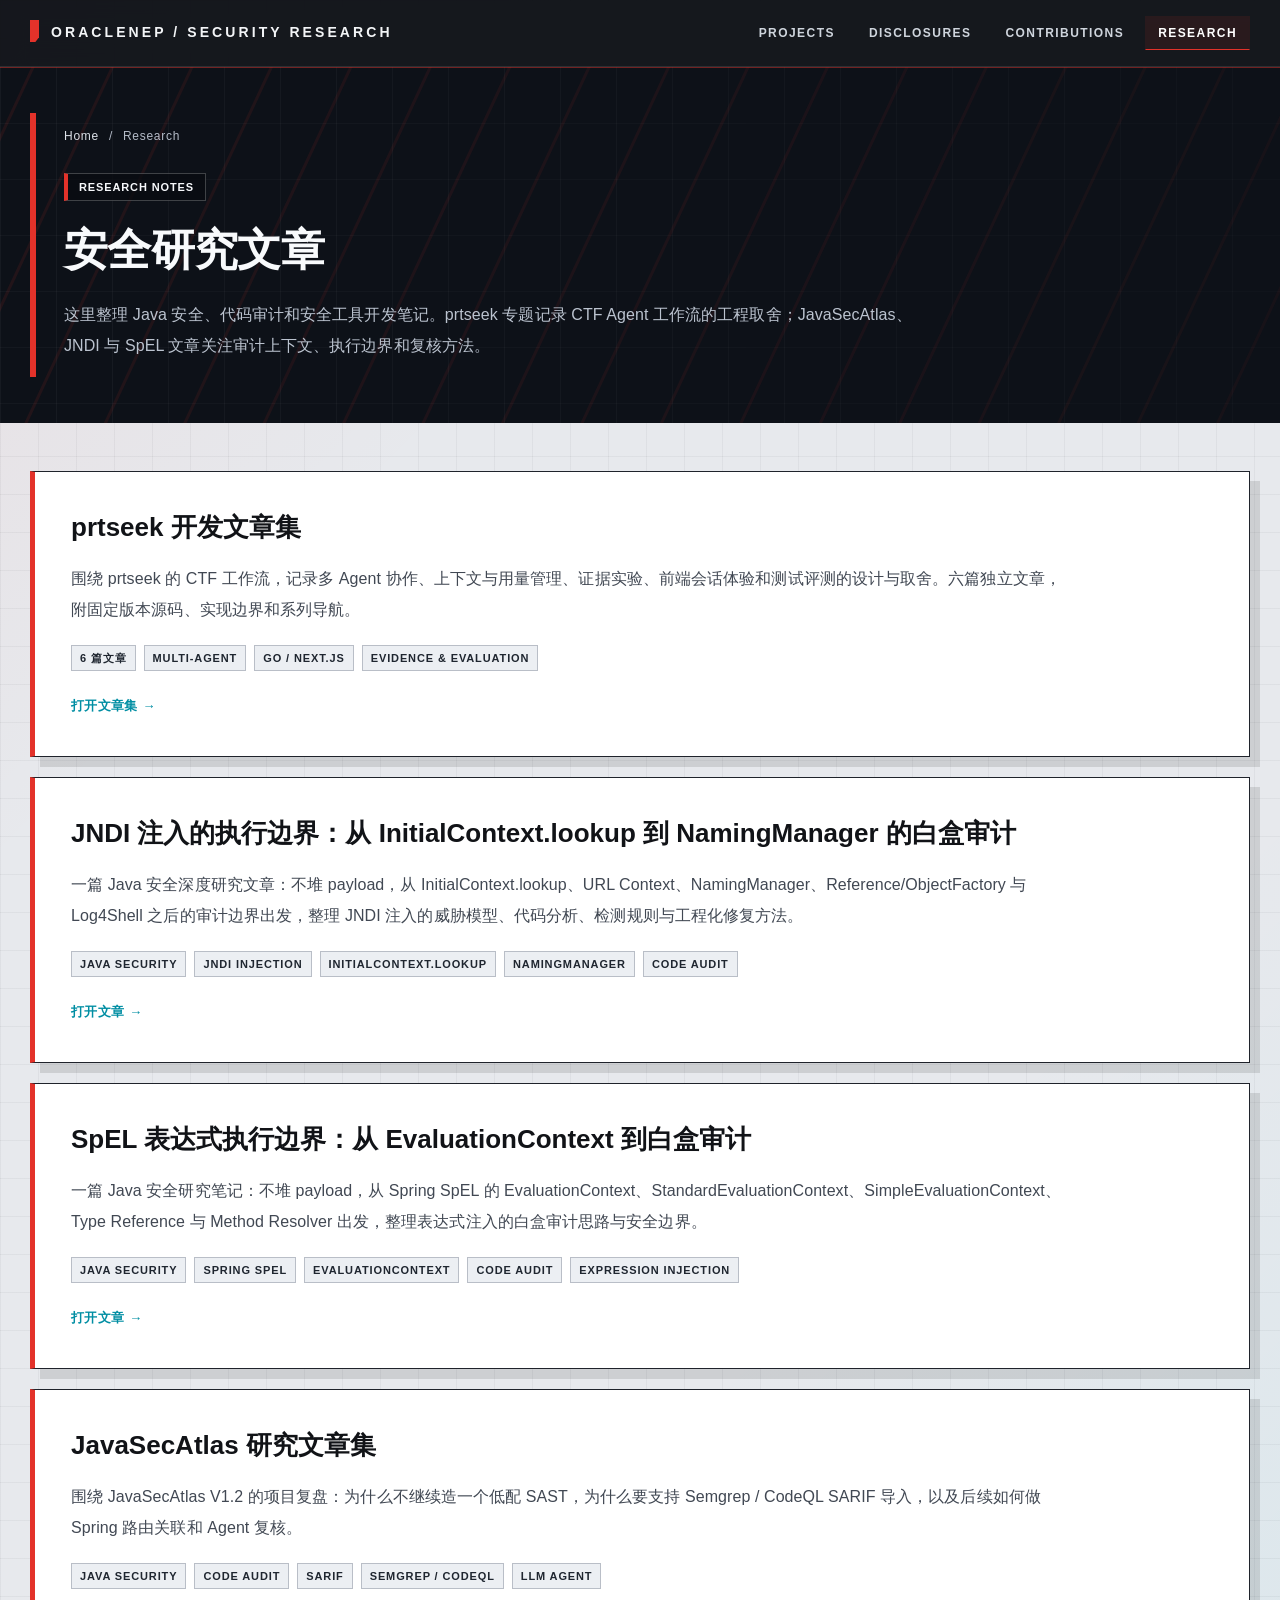
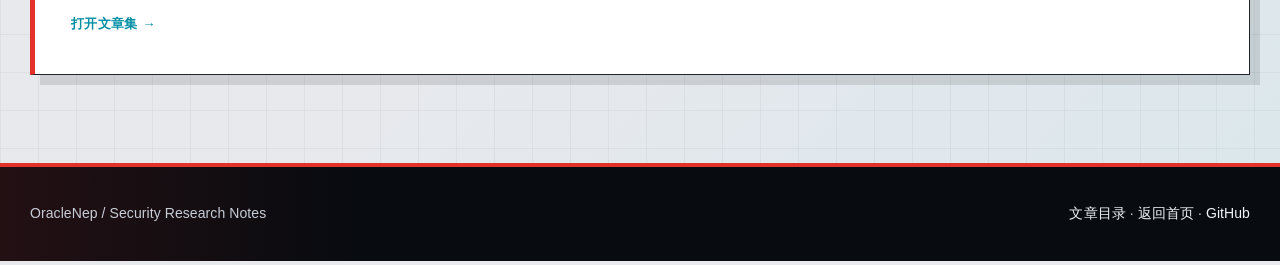
==== commit 968781db: "Publish six-part prtseek development article series" ====
--- a/research/index.html
+++ b/research/index.html
@@ -1,111 +1,168 @@
-<!doctype html>
-<html lang="zh-CN">
-<head>
-  <meta charset="utf-8" />
-  <meta name="viewport" content="width=device-width, initial-scale=1" />
-  <meta name="robots" content="index, follow, max-snippet:-1, max-image-preview:large, max-video-preview:-1" />
-  <meta name="author" content="OracleNep" />
-  <meta name="description" content="OracleNep 的安全研究文章入口，整理 JavaSecAtlas、Java 安全、Java JNDI 注入、Spring SpEL、代码审计、SARIF、Semgrep、CodeQL、LLM Agent 与 CTF 复盘等内容。" />
-  <meta name="keywords" content="JavaSecAtlas, Java 安全, Java JNDI, JNDI 注入, Java 代码审计, Spring SpEL, EvaluationContext, SARIF, Semgrep, CodeQL, SAST, LLM Agent, 安全研究" />
-  <link rel="canonical" href="https://oraclenep.github.io/research/" />
-  <meta property="og:type" content="website" />
-  <meta property="og:title" content="Research Notes｜OracleNep" />
-  <meta property="og:description" content="Java 安全、JNDI 注入、Spring SpEL、代码审计、安全工具开发与项目复盘文章入口。" />
-  <meta property="og:url" content="https://oraclenep.github.io/research/" />
-  <meta name="twitter:card" content="summary" />
-  <meta name="twitter:title" content="Research Notes｜OracleNep" />
-  <meta name="twitter:description" content="JavaSecAtlas、Java JNDI、Spring SpEL、Java 代码审计、SARIF 与安全工具工程复盘。" />
-  <title>Research Notes｜OracleNep 安全研究文章</title>
-  <script type="application/ld+json">
-  {
-    "@context": "https://schema.org",
-    "@type": "CollectionPage",
-    "name": "Research Notes｜OracleNep",
-    "description": "OracleNep 的安全研究文章入口，整理 JavaSecAtlas、Java 安全、Java JNDI 注入、代码审计、Spring SpEL、SARIF、Semgrep、CodeQL、LLM Agent 与 CTF 复盘等内容。",
-    "url": "https://oraclenep.github.io/research/",
-    "inLanguage": "zh-CN",
-    "author": {"@type": "Person", "name": "OracleNep", "url": "https://github.com/OracleNep"},
-    "hasPart": [
-      {"@type": "Article", "headline": "JNDI 注入的执行边界：从 InitialContext.lookup 到 NamingManager 的白盒审计", "url": "https://oraclenep.github.io/research/java-jndi-lookup-boundary.html", "about": ["Java Security", "JNDI Injection", "InitialContext.lookup", "NamingManager", "Code Audit"]},
-      {"@type": "Article", "headline": "JavaSecAtlas 研究文章集", "url": "https://oraclenep.github.io/research/javasecatlas-series.html", "about": ["JavaSecAtlas", "Java Security", "SARIF", "Semgrep", "CodeQL", "LLM Agent"]},
-      {"@type": "Article", "headline": "SpEL 表达式执行边界：从 EvaluationContext 到白盒审计", "url": "https://oraclenep.github.io/research/java-spel-evaluation-context.html", "about": ["Java Security", "Spring SpEL", "EvaluationContext", "Code Audit", "Expression Injection"]}
-    ]
-  }
-  </script>
-  <link rel="stylesheet" href="../assets/site.css?v=20261114-research" />
-</head>
-<body class="research-page research-index">
-  <header class="topbar">
-    <nav class="nav" aria-label="主导航">
-      <a class="brand" href="../">OracleNep / Security Research</a>
-      <div class="nav-links">
-        <a href="../#projects">Projects</a>
-        <a href="../#vulns">Disclosures</a>
-        <a href="../#contributions">Contributions</a>
-        <a href="./" aria-current="page">Research</a>
-      </div>
-    </nav>
-  </header>
-
-  <main>
-    <section class="hero">
-      <div class="inner">
-        <div class="hero-copy">
-          <nav class="breadcrumb" aria-label="面包屑"><a href="../">Home</a><span aria-hidden="true">/</span><span aria-current="page">Research</span></nav>
-          <span class="eyebrow">Research Notes</span>
-          <h1>安全研究文章</h1>
-          <p class="subtitle">这里整理 Java 安全、代码审计、安全工具开发和项目复盘类文章。先从 JavaSecAtlas、JNDI 注入边界和 Spring SpEL 审计开始，后面会继续补 Java 代码审计、CTF WP 和漏洞复现。</p>
-        </div>
-      </div>
-    </section>
-
-    <section class="section">
-      <div class="inner grid">
-        <article class="card">
-          <h2><a href="java-jndi-lookup-boundary.html">JNDI 注入的执行边界：从 InitialContext.lookup 到 NamingManager 的白盒审计</a></h2>
-          <p>一篇 Java 安全深度研究文章：不堆 payload，从 InitialContext.lookup、URL Context、NamingManager、Reference/ObjectFactory 与 Log4Shell 之后的审计边界出发，整理 JNDI 注入的威胁模型、代码分析、检测规则与工程化修复方法。</p>
-          <div class="tag-row">
-            <span class="tag">Java Security</span>
-            <span class="tag">JNDI Injection</span>
-            <span class="tag">InitialContext.lookup</span>
-            <span class="tag">NamingManager</span>
-            <span class="tag">Code Audit</span>
-          </div>
-          <a class="arrow" href="java-jndi-lookup-boundary.html">打开文章 →</a>
-        </article>
-        <article class="card">
-          <h2><a href="java-spel-evaluation-context.html">SpEL 表达式执行边界：从 EvaluationContext 到白盒审计</a></h2>
-          <p>一篇 Java 安全研究笔记：不堆 payload，从 Spring SpEL 的 EvaluationContext、StandardEvaluationContext、SimpleEvaluationContext、Type Reference 与 Method Resolver 出发，整理表达式注入的白盒审计思路与安全边界。</p>
-          <div class="tag-row">
-            <span class="tag">Java Security</span>
-            <span class="tag">Spring SpEL</span>
-            <span class="tag">EvaluationContext</span>
-            <span class="tag">Code Audit</span>
-            <span class="tag">Expression Injection</span>
-          </div>
-          <a class="arrow" href="java-spel-evaluation-context.html">打开文章 →</a>
-        </article>
-        <article class="card">
-          <h2><a href="javasecatlas-series.html">JavaSecAtlas 研究文章集</a></h2>
-          <p>围绕 JavaSecAtlas V1.2 的项目复盘：为什么不继续造一个低配 SAST，为什么要支持 Semgrep / CodeQL SARIF 导入，以及后续如何做 Spring 路由关联和 Agent 复核。</p>
-          <div class="tag-row">
-            <span class="tag">Java Security</span>
-            <span class="tag">Code Audit</span>
-            <span class="tag">SARIF</span>
-            <span class="tag">Semgrep / CodeQL</span>
-            <span class="tag">LLM Agent</span>
-          </div>
-          <a class="arrow" href="javasecatlas-series.html">打开文章集 →</a>
-        </article>
-      </div>
-    </section>
-  </main>
-
-  <footer class="footer">
-    <div class="inner">
-      <span>OracleNep / Security Research Notes</span>
-      <span><a href="./">文章目录</a> · <a href="../">返回首页</a> · <a href="https://github.com/OracleNep" target="_blank" rel="noreferrer">GitHub</a></span>
-    </div>
-  </footer>
-</body>
-</html>
+<!doctype html>
+<html lang="zh-CN">
+<head>
+  <meta charset="utf-8" />
+  <meta name="viewport" content="width=device-width, initial-scale=1" />
+  <meta name="robots" content="index, follow, max-snippet:-1, max-image-preview:large, max-video-preview:-1" />
+  <meta name="author" content="OracleNep" />
+  <meta name="description" content="OracleNep 的安全研究文章入口，整理 prtseek 开发笔记、JavaSecAtlas、Java 安全、Java JNDI 注入、Spring SpEL、代码审计、SARIF、Semgrep、CodeQL、LLM Agent 与 CTF 复盘等内容。" />
+  <meta name="keywords" content="prtseek, Agent engineering, JavaSecAtlas, Java 安全, Java JNDI, JNDI 注入, Java 代码审计, Spring SpEL, EvaluationContext, SARIF, Semgrep, CodeQL, SAST, LLM Agent, 安全研究" />
+  <link rel="canonical" href="https://oraclenep.github.io/research/" />
+  <meta property="og:type" content="website" />
+  <meta property="og:title" content="Research Notes｜OracleNep" />
+  <meta property="og:description" content="prtseek 开发文章集、Java 安全、JNDI 注入、Spring SpEL、代码审计与安全工具工程复盘。" />
+  <meta property="og:url" content="https://oraclenep.github.io/research/" />
+  <meta name="twitter:card" content="summary" />
+  <meta name="twitter:title" content="Research Notes｜OracleNep" />
+  <meta name="twitter:description" content="prtseek 多 Agent 工作流、JavaSecAtlas、Java JNDI、Spring SpEL 与安全工具工程复盘。" />
+  <title>Research Notes｜OracleNep 安全研究文章</title>
+  <script type="application/ld+json">
+{
+  "@context": "https://schema.org",
+  "@type": "CollectionPage",
+  "name": "Research Notes｜OracleNep",
+  "description": "OracleNep 的安全研究文章入口，整理 prtseek 开发笔记、JavaSecAtlas、Java 安全、Java JNDI 注入、代码审计、Spring SpEL、SARIF、Semgrep、CodeQL、LLM Agent 与 CTF 复盘等内容。",
+  "url": "https://oraclenep.github.io/research/",
+  "inLanguage": "zh-CN",
+  "author": {
+    "@type": "Person",
+    "name": "OracleNep",
+    "url": "https://github.com/OracleNep"
+  },
+  "hasPart": [
+    {
+      "@type": "CollectionPage",
+      "name": "prtseek 开发文章集",
+      "url": "https://oraclenep.github.io/research/prtseek/",
+      "about": [
+        "prtseek",
+        "CTF",
+        "Agent Engineering",
+        "Evidence",
+        "Evaluation"
+      ]
+    },
+    {
+      "@type": "Article",
+      "headline": "JNDI 注入的执行边界：从 InitialContext.lookup 到 NamingManager 的白盒审计",
+      "url": "https://oraclenep.github.io/research/java-jndi-lookup-boundary.html",
+      "about": [
+        "Java Security",
+        "JNDI Injection",
+        "InitialContext.lookup",
+        "NamingManager",
+        "Code Audit"
+      ]
+    },
+    {
+      "@type": "Article",
+      "headline": "JavaSecAtlas 研究文章集",
+      "url": "https://oraclenep.github.io/research/javasecatlas-series.html",
+      "about": [
+        "JavaSecAtlas",
+        "Java Security",
+        "SARIF",
+        "Semgrep",
+        "CodeQL",
+        "LLM Agent"
+      ]
+    },
+    {
+      "@type": "Article",
+      "headline": "SpEL 表达式执行边界：从 EvaluationContext 到白盒审计",
+      "url": "https://oraclenep.github.io/research/java-spel-evaluation-context.html",
+      "about": [
+        "Java Security",
+        "Spring SpEL",
+        "EvaluationContext",
+        "Code Audit",
+        "Expression Injection"
+      ]
+    }
+  ],
+  "dateModified": "2026-11-14"
+}
+  </script>
+  <link rel="stylesheet" href="../assets/site.css?v=20261114-research" />
+</head>
+<body class="research-page research-index">
+  <header class="topbar">
+    <nav class="nav" aria-label="主导航">
+      <a class="brand" href="../">OracleNep / Security Research</a>
+      <div class="nav-links">
+        <a href="../#projects">Projects</a>
+        <a href="../#vulns">Disclosures</a>
+        <a href="../#contributions">Contributions</a>
+        <a href="./" aria-current="page">Research</a>
+      </div>
+    </nav>
+  </header>
+
+  <main>
+    <section class="hero">
+      <div class="inner">
+        <div class="hero-copy">
+          <nav class="breadcrumb" aria-label="面包屑"><a href="../">Home</a><span aria-hidden="true">/</span><span aria-current="page">Research</span></nav>
+          <span class="eyebrow">Research Notes</span>
+          <h1>安全研究文章</h1>
+          <p class="subtitle">这里整理 Java 安全、代码审计和安全工具开发笔记。prtseek 专题记录 CTF Agent 工作流的工程取舍；JavaSecAtlas、JNDI 与 SpEL 文章关注审计上下文、执行边界和复核方法。</p>
+        </div>
+      </div>
+    </section>
+
+    <section class="section">
+      <div class="inner grid">
+        <article class="card">
+          <h2><a href="prtseek/">prtseek 开发文章集</a></h2>
+          <p>围绕 prtseek 的 CTF 工作流，记录多 Agent 协作、上下文与用量管理、证据实验、前端会话体验和测试评测的设计与取舍。六篇独立文章，附固定版本源码、实现边界和系列导航。</p>
+          <div class="tag-row"><span class="tag">6 篇文章</span><span class="tag">Multi-Agent</span><span class="tag">Go / Next.js</span><span class="tag">Evidence &amp; Evaluation</span></div>
+          <a class="arrow" href="prtseek/">打开文章集 →</a>
+        </article>
+        <article class="card">
+          <h2><a href="java-jndi-lookup-boundary.html">JNDI 注入的执行边界：从 InitialContext.lookup 到 NamingManager 的白盒审计</a></h2>
+          <p>一篇 Java 安全深度研究文章：不堆 payload，从 InitialContext.lookup、URL Context、NamingManager、Reference/ObjectFactory 与 Log4Shell 之后的审计边界出发，整理 JNDI 注入的威胁模型、代码分析、检测规则与工程化修复方法。</p>
+          <div class="tag-row">
+            <span class="tag">Java Security</span>
+            <span class="tag">JNDI Injection</span>
+            <span class="tag">InitialContext.lookup</span>
+            <span class="tag">NamingManager</span>
+            <span class="tag">Code Audit</span>
+          </div>
+          <a class="arrow" href="java-jndi-lookup-boundary.html">打开文章 →</a>
+        </article>
+        <article class="card">
+          <h2><a href="java-spel-evaluation-context.html">SpEL 表达式执行边界：从 EvaluationContext 到白盒审计</a></h2>
+          <p>一篇 Java 安全研究笔记：不堆 payload，从 Spring SpEL 的 EvaluationContext、StandardEvaluationContext、SimpleEvaluationContext、Type Reference 与 Method Resolver 出发，整理表达式注入的白盒审计思路与安全边界。</p>
+          <div class="tag-row">
+            <span class="tag">Java Security</span>
+            <span class="tag">Spring SpEL</span>
+            <span class="tag">EvaluationContext</span>
+            <span class="tag">Code Audit</span>
+            <span class="tag">Expression Injection</span>
+          </div>
+          <a class="arrow" href="java-spel-evaluation-context.html">打开文章 →</a>
+        </article>
+        <article class="card">
+          <h2><a href="javasecatlas-series.html">JavaSecAtlas 研究文章集</a></h2>
+          <p>围绕 JavaSecAtlas V1.2 的项目复盘：为什么不继续造一个低配 SAST，为什么要支持 Semgrep / CodeQL SARIF 导入，以及后续如何做 Spring 路由关联和 Agent 复核。</p>
+          <div class="tag-row">
+            <span class="tag">Java Security</span>
+            <span class="tag">Code Audit</span>
+            <span class="tag">SARIF</span>
+            <span class="tag">Semgrep / CodeQL</span>
+            <span class="tag">LLM Agent</span>
+          </div>
+          <a class="arrow" href="javasecatlas-series.html">打开文章集 →</a>
+        </article>
+      </div>
+    </section>
+  </main>
+
+  <footer class="footer">
+    <div class="inner">
+      <span>OracleNep / Security Research Notes</span>
+      <span><a href="./">文章目录</a> · <a href="../">返回首页</a> · <a href="https://github.com/OracleNep" target="_blank" rel="noreferrer">GitHub</a></span>
+    </div>
+  </footer>
+</body>
+</html>
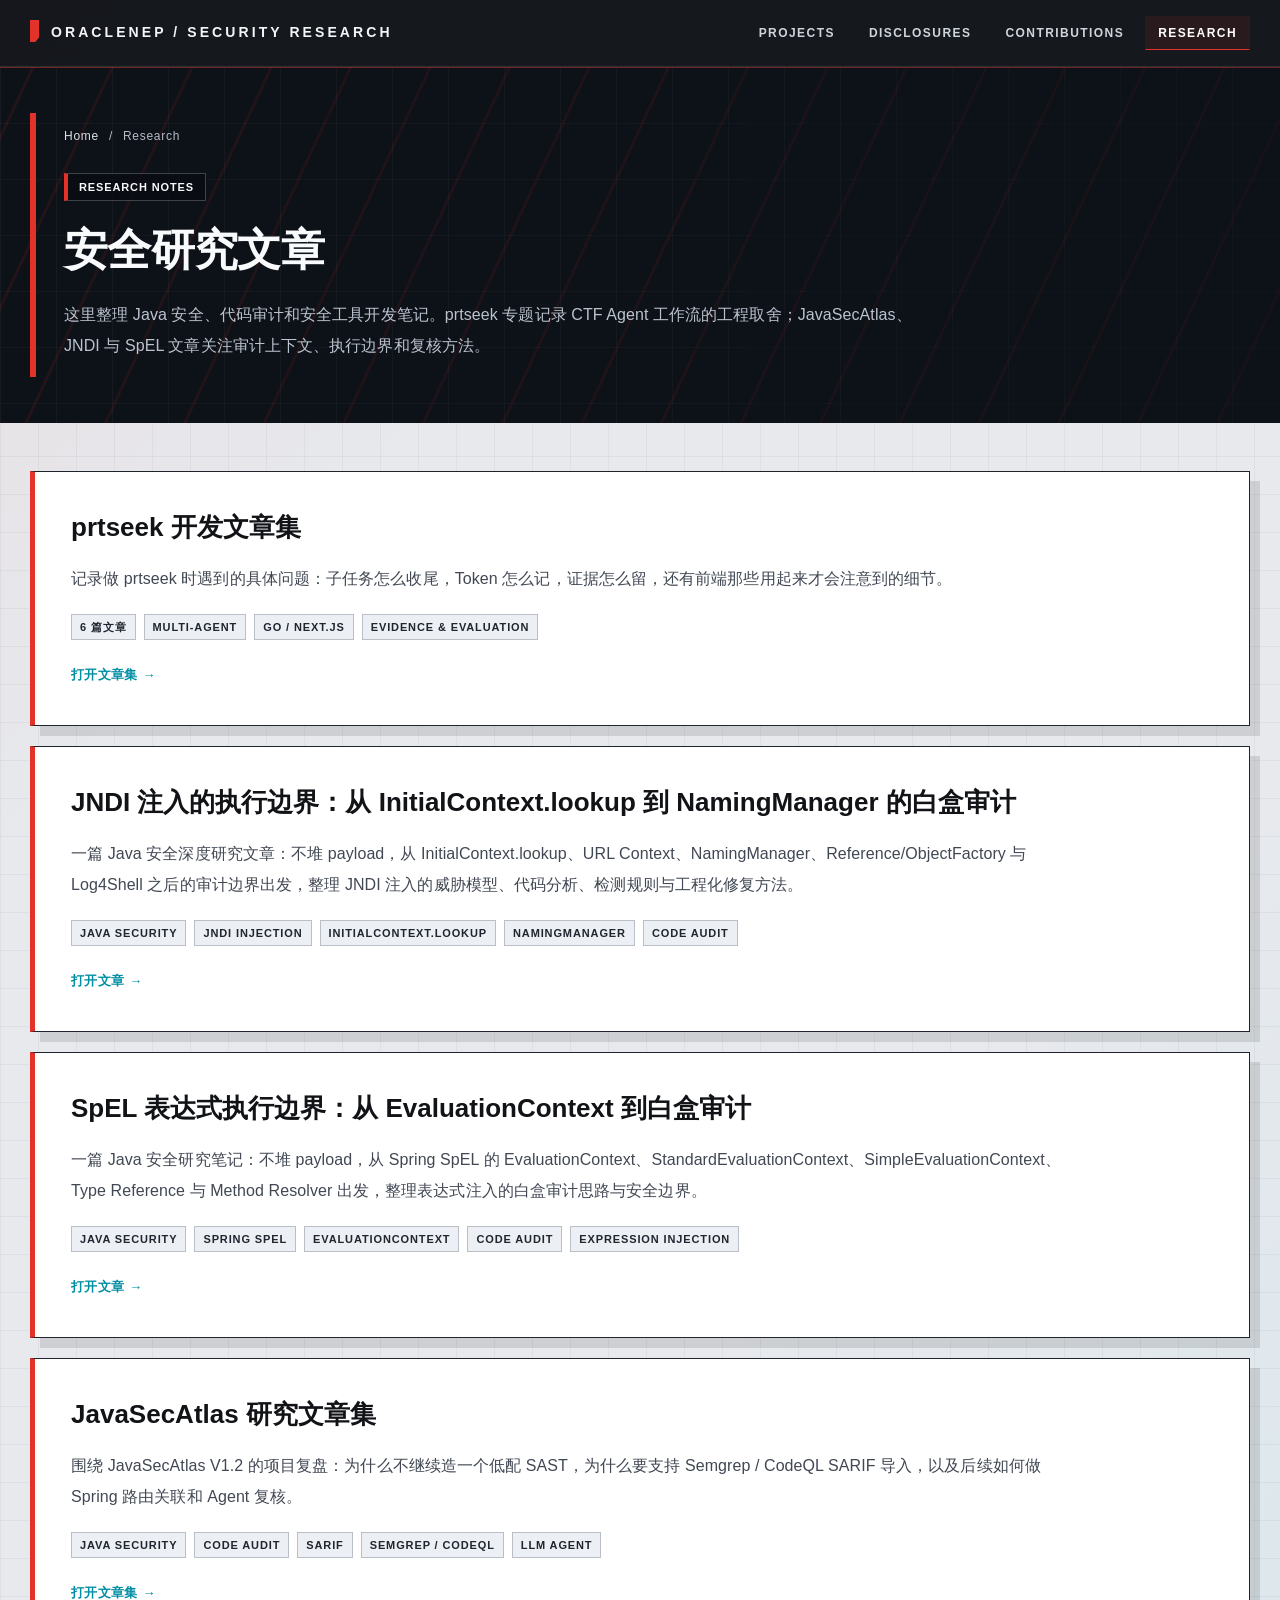
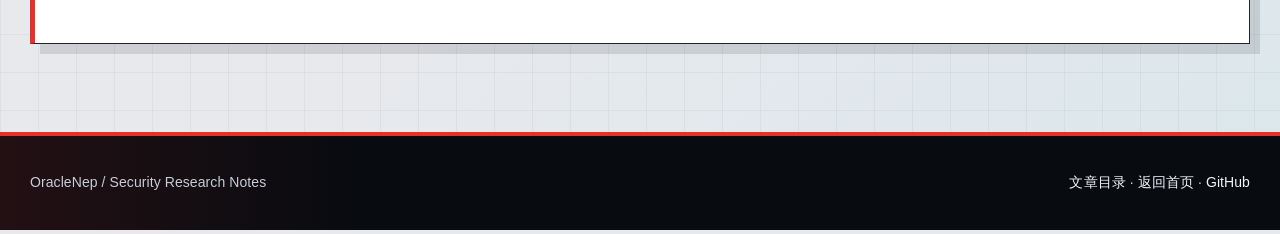
==== commit 4aef331d: "Rewrite prtseek notes around concrete development problems" ====
--- a/research/index.html
+++ b/research/index.html
@@ -114,7 +114,7 @@
       <div class="inner grid">
         <article class="card">
           <h2><a href="prtseek/">prtseek 开发文章集</a></h2>
-          <p>围绕 prtseek 的 CTF 工作流，记录多 Agent 协作、上下文与用量管理、证据实验、前端会话体验和测试评测的设计与取舍。六篇独立文章，附固定版本源码、实现边界和系列导航。</p>
+          <p>记录做 prtseek 时遇到的具体问题：子任务怎么收尾，Token 怎么记，证据怎么留，还有前端那些用起来才会注意到的细节。</p>
           <div class="tag-row"><span class="tag">6 篇文章</span><span class="tag">Multi-Agent</span><span class="tag">Go / Next.js</span><span class="tag">Evidence &amp; Evaluation</span></div>
           <a class="arrow" href="prtseek/">打开文章集 →</a>
         </article>
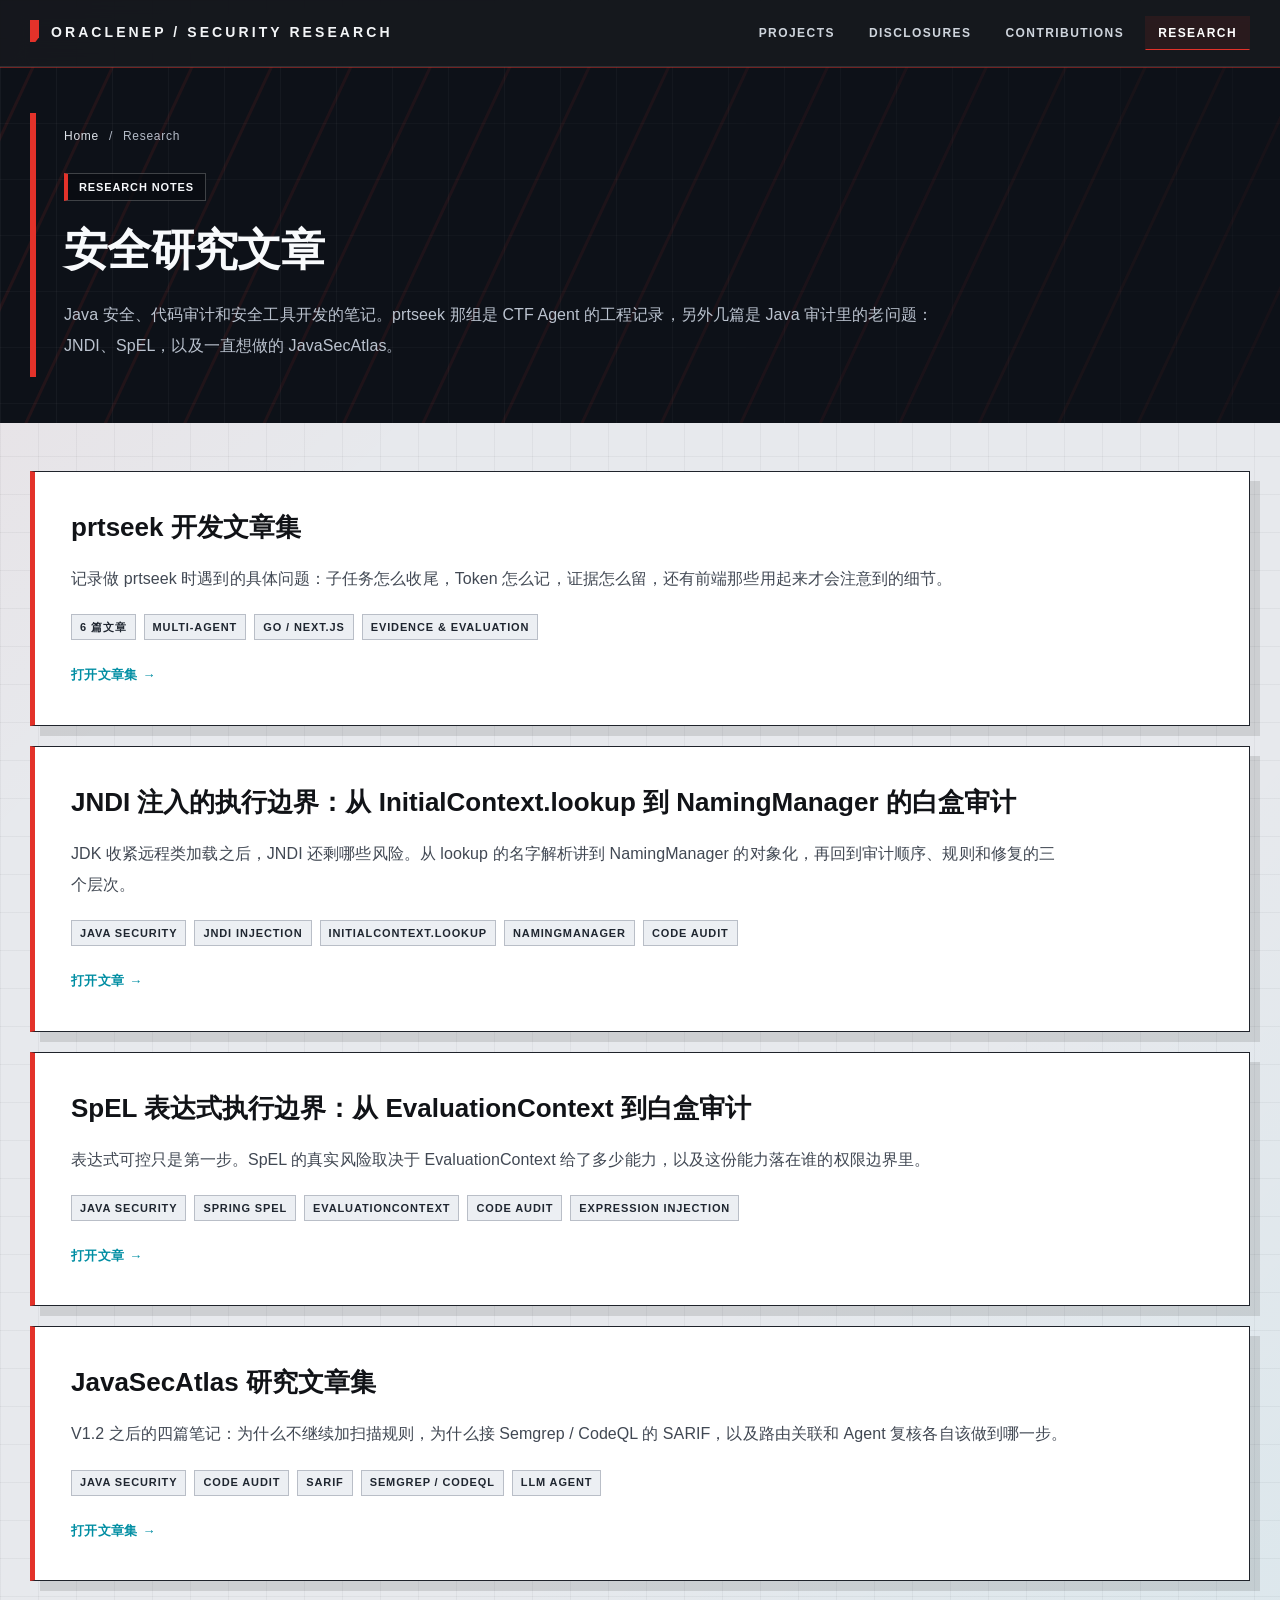
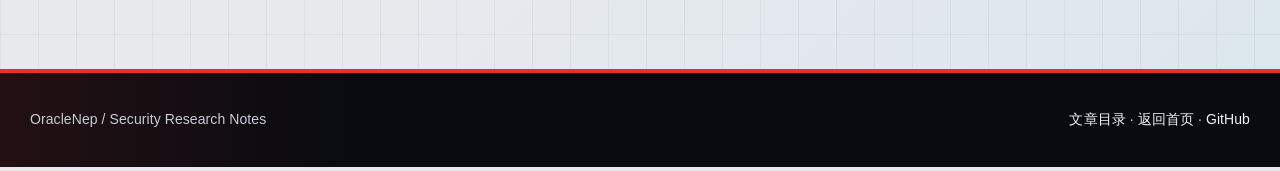
==== commit 48d80e2b: "Rewrite research prose so it reads like normal dev notes - 重写 JNDI、SpEL 两篇长文：去掉 0-8 编号大纲、「核心结论」引用块、S" ====
--- a/research/index.html
+++ b/research/index.html
@@ -105,7 +105,7 @@
           <nav class="breadcrumb" aria-label="面包屑"><a href="../">Home</a><span aria-hidden="true">/</span><span aria-current="page">Research</span></nav>
           <span class="eyebrow">Research Notes</span>
           <h1>安全研究文章</h1>
-          <p class="subtitle">这里整理 Java 安全、代码审计和安全工具开发笔记。prtseek 专题记录 CTF Agent 工作流的工程取舍；JavaSecAtlas、JNDI 与 SpEL 文章关注审计上下文、执行边界和复核方法。</p>
+          <p class="subtitle">Java 安全、代码审计和安全工具开发的笔记。prtseek 那组是 CTF Agent 的工程记录，另外几篇是 Java 审计里的老问题：JNDI、SpEL，以及一直想做的 JavaSecAtlas。</p>
         </div>
       </div>
     </section>
@@ -120,7 +120,7 @@
         </article>
         <article class="card">
           <h2><a href="java-jndi-lookup-boundary.html">JNDI 注入的执行边界：从 InitialContext.lookup 到 NamingManager 的白盒审计</a></h2>
-          <p>一篇 Java 安全深度研究文章：不堆 payload，从 InitialContext.lookup、URL Context、NamingManager、Reference/ObjectFactory 与 Log4Shell 之后的审计边界出发，整理 JNDI 注入的威胁模型、代码分析、检测规则与工程化修复方法。</p>
+          <p>JDK 收紧远程类加载之后，JNDI 还剩哪些风险。从 lookup 的名字解析讲到 NamingManager 的对象化，再回到审计顺序、规则和修复的三个层次。</p>
           <div class="tag-row">
             <span class="tag">Java Security</span>
             <span class="tag">JNDI Injection</span>
@@ -132,7 +132,7 @@
         </article>
         <article class="card">
           <h2><a href="java-spel-evaluation-context.html">SpEL 表达式执行边界：从 EvaluationContext 到白盒审计</a></h2>
-          <p>一篇 Java 安全研究笔记：不堆 payload，从 Spring SpEL 的 EvaluationContext、StandardEvaluationContext、SimpleEvaluationContext、Type Reference 与 Method Resolver 出发，整理表达式注入的白盒审计思路与安全边界。</p>
+          <p>表达式可控只是第一步。SpEL 的真实风险取决于 EvaluationContext 给了多少能力，以及这份能力落在谁的权限边界里。</p>
           <div class="tag-row">
             <span class="tag">Java Security</span>
             <span class="tag">Spring SpEL</span>
@@ -144,7 +144,7 @@
         </article>
         <article class="card">
           <h2><a href="javasecatlas-series.html">JavaSecAtlas 研究文章集</a></h2>
-          <p>围绕 JavaSecAtlas V1.2 的项目复盘：为什么不继续造一个低配 SAST，为什么要支持 Semgrep / CodeQL SARIF 导入，以及后续如何做 Spring 路由关联和 Agent 复核。</p>
+          <p>V1.2 之后的四篇笔记：为什么不继续加扫描规则，为什么接 Semgrep / CodeQL 的 SARIF，以及路由关联和 Agent 复核各自该做到哪一步。</p>
           <div class="tag-row">
             <span class="tag">Java Security</span>
             <span class="tag">Code Audit</span>
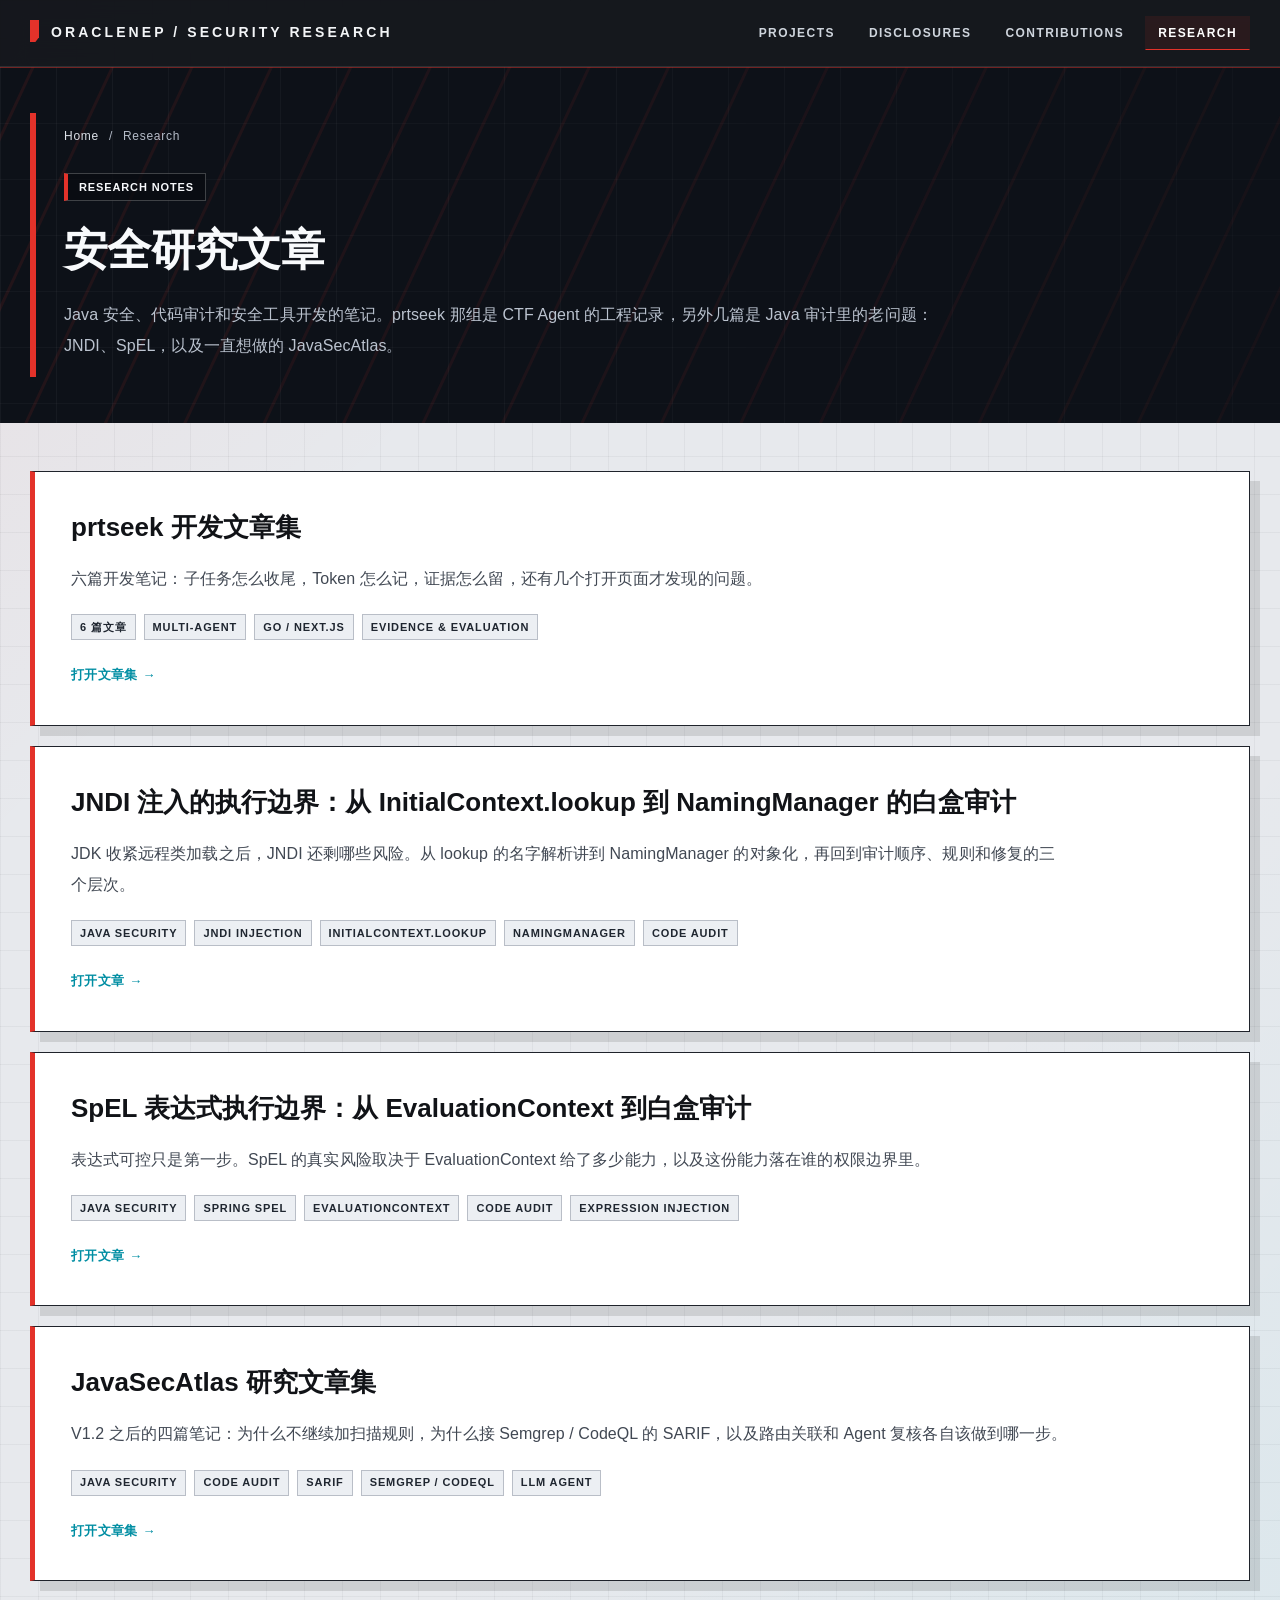
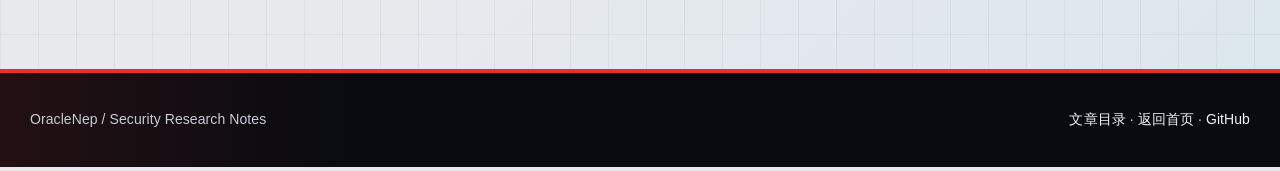
==== commit d8ff1802: "Rewrite the prtseek notes out of their template voice - 六篇的 h2 原来都是「……，……」同一个句式（「预算不能按人头各发一份」「旧文件比报错" ====
--- a/research/index.html
+++ b/research/index.html
@@ -114,7 +114,7 @@
       <div class="inner grid">
         <article class="card">
           <h2><a href="prtseek/">prtseek 开发文章集</a></h2>
-          <p>记录做 prtseek 时遇到的具体问题：子任务怎么收尾，Token 怎么记，证据怎么留，还有前端那些用起来才会注意到的细节。</p>
+          <p>六篇开发笔记：子任务怎么收尾，Token 怎么记，证据怎么留，还有几个打开页面才发现的问题。</p>
           <div class="tag-row"><span class="tag">6 篇文章</span><span class="tag">Multi-Agent</span><span class="tag">Go / Next.js</span><span class="tag">Evidence &amp; Evaluation</span></div>
           <a class="arrow" href="prtseek/">打开文章集 →</a>
         </article>
